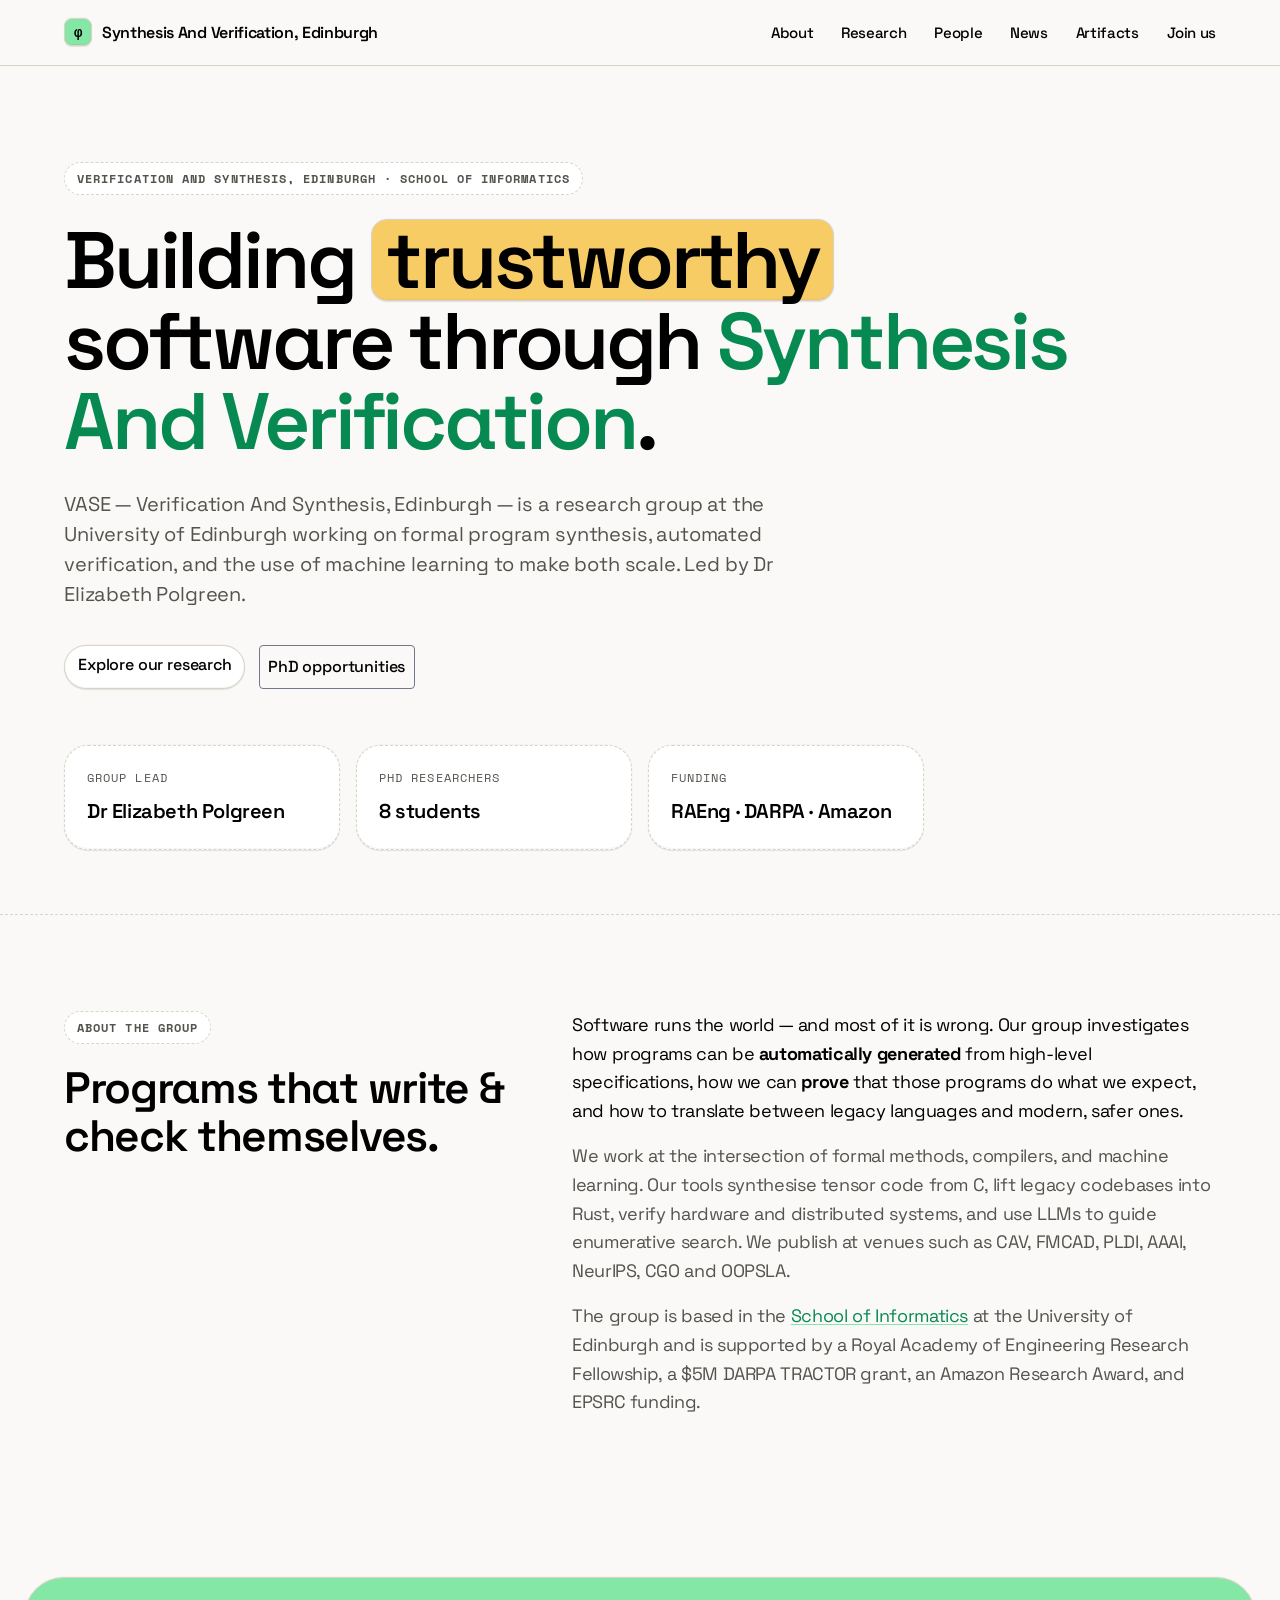
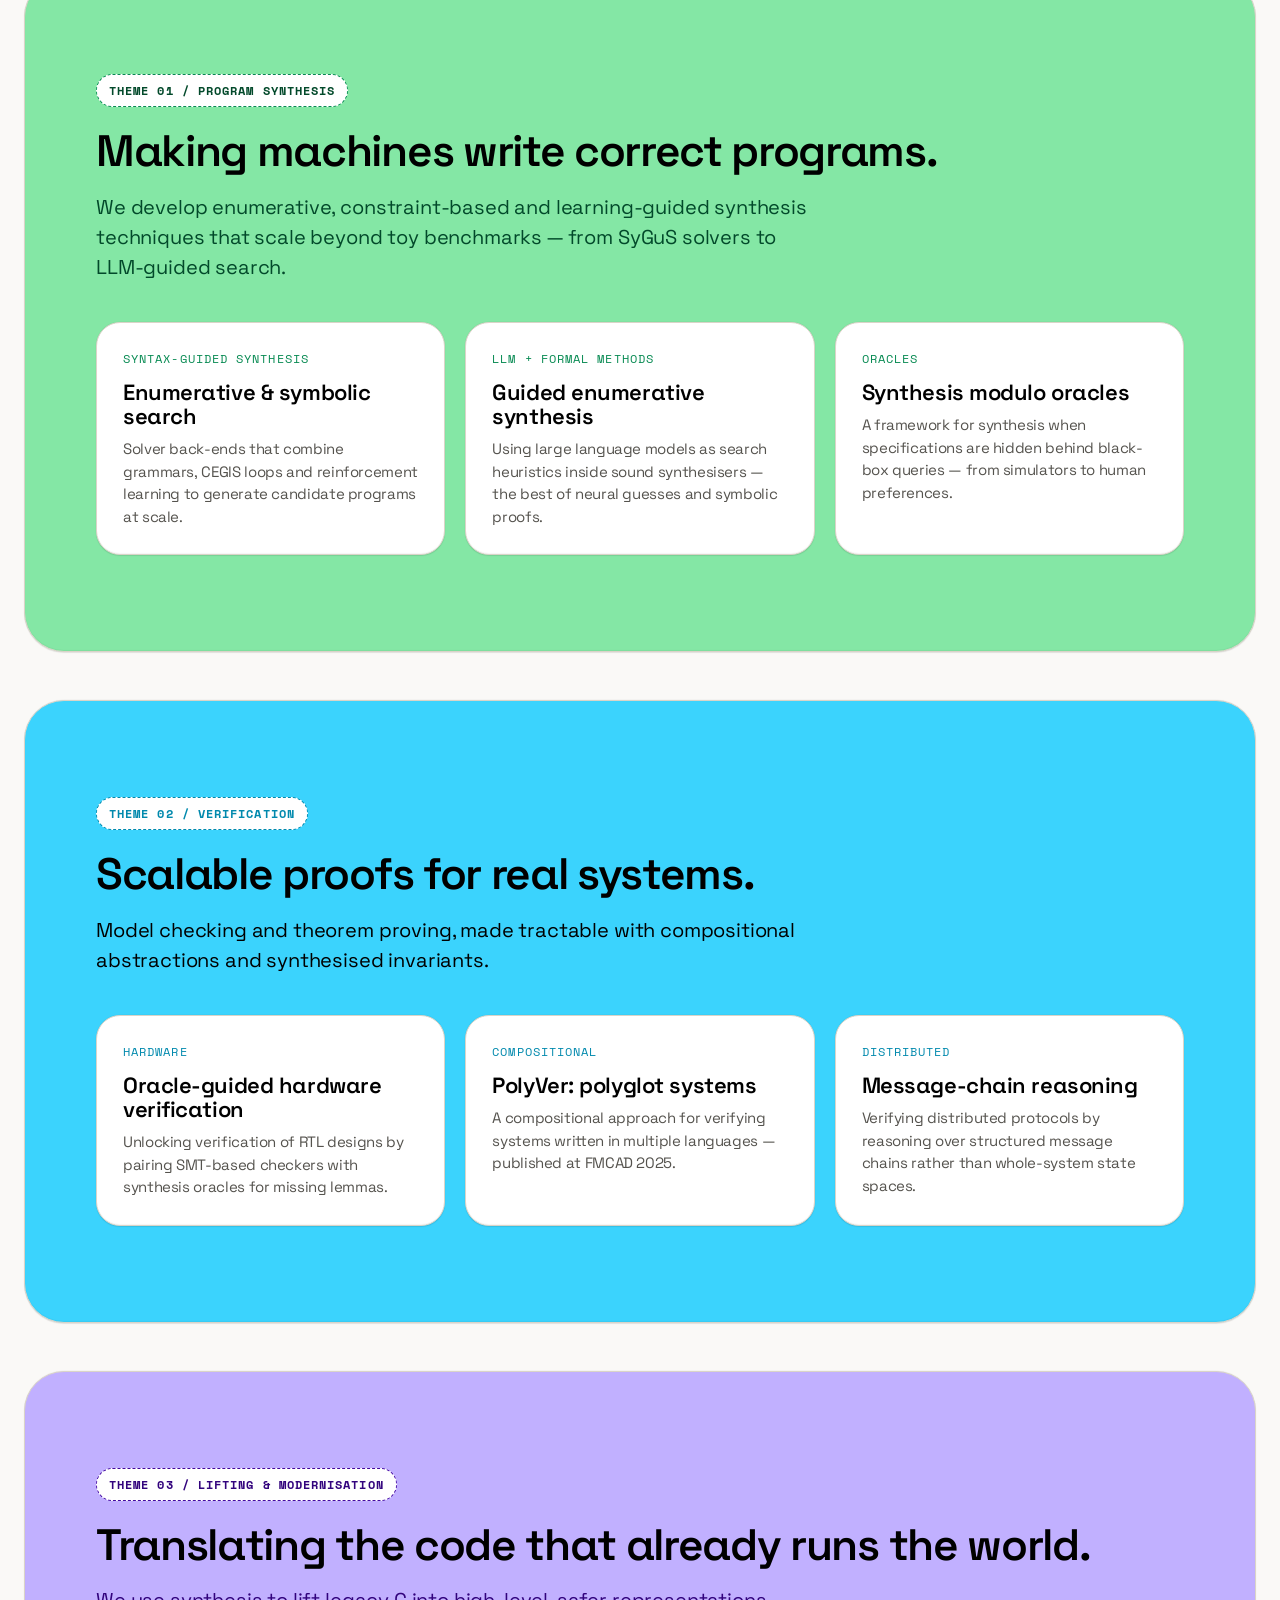
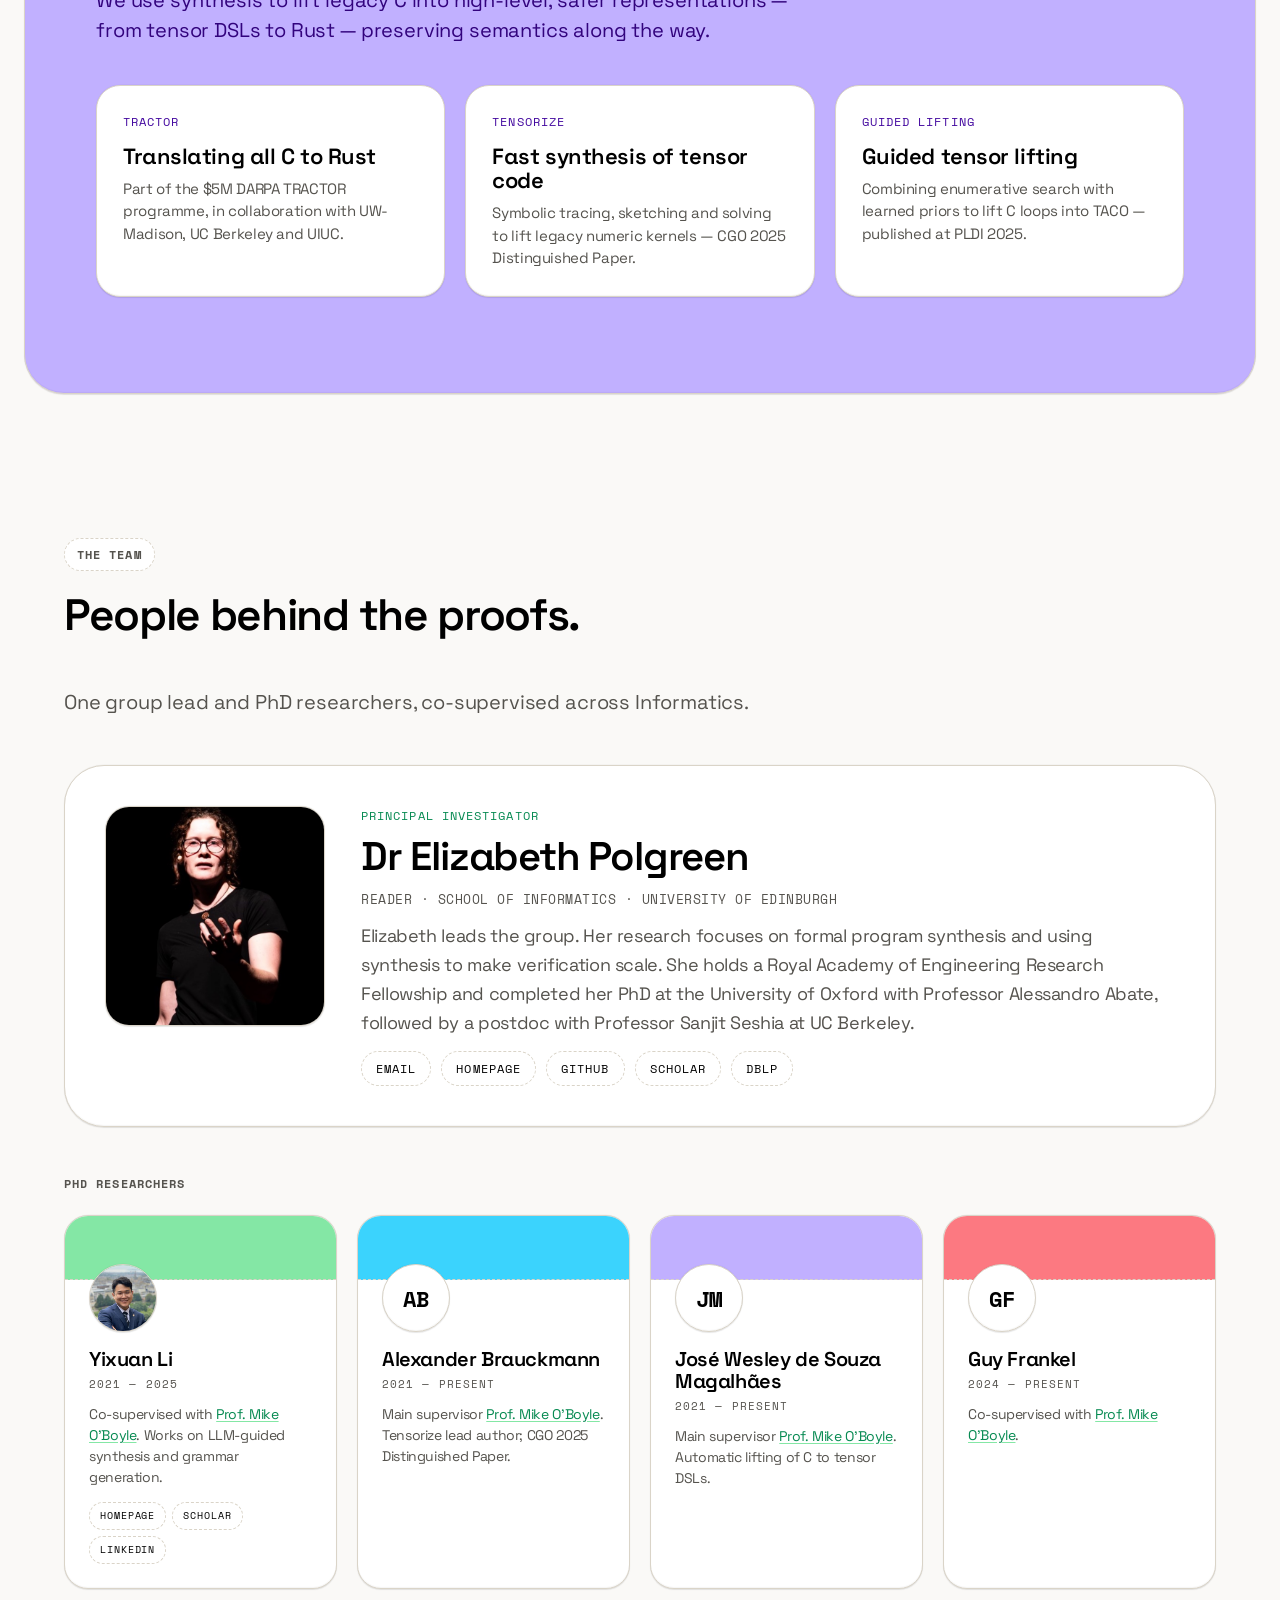
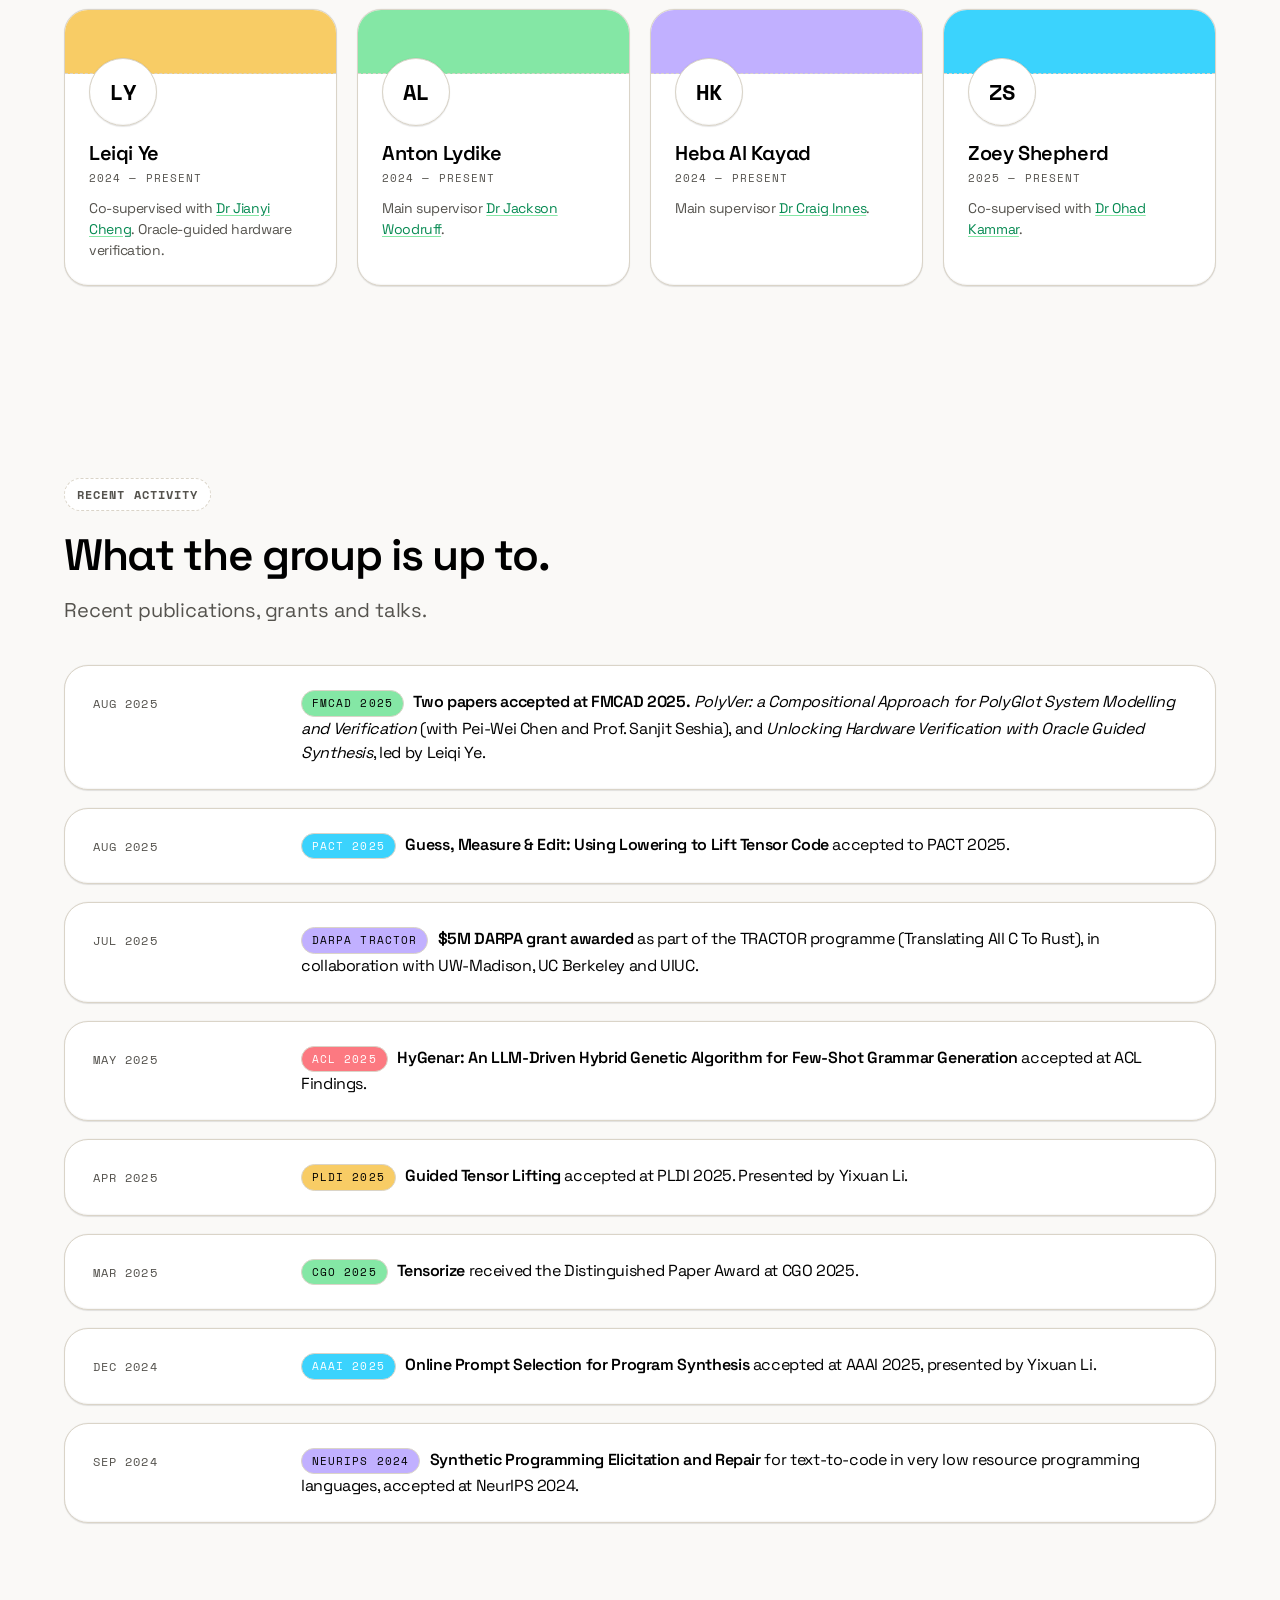
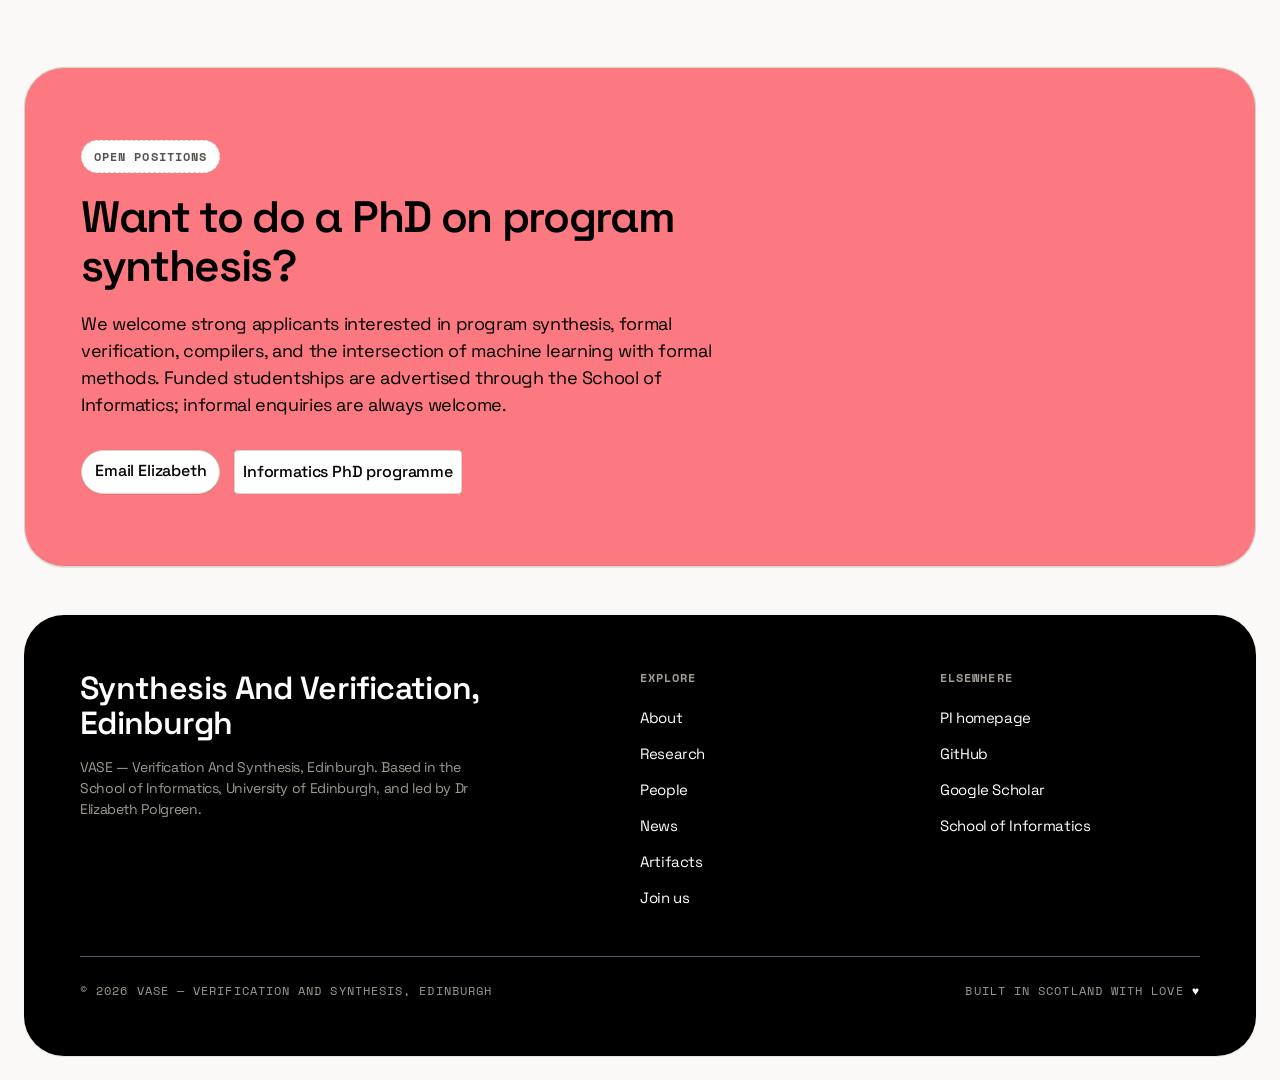
==== index.html @ 6efc6a0a "Initial commit: VASE group site Static site for Synthesis And Verification, Edinburgh. Plain HTML/CS" ====
<!doctype html>
<html lang="en">
  <head>
    <meta charset="utf-8" />
    <meta name="viewport" content="width=device-width, initial-scale=1" />
    <title>VASE — Verification And Synthesis, Edinburgh</title>
    <meta
      name="description"
      content="VASE — Verification And Synthesis, Edinburgh. A research group at the University of Edinburgh led by Dr Elizabeth Polgreen, working on formal program synthesis and automated verification."
    />
    <link rel="preconnect" href="https://fonts.googleapis.com" />
    <link rel="preconnect" href="https://fonts.gstatic.com" crossorigin />
    <link
      href="https://fonts.googleapis.com/css2?family=Space+Grotesk:wght@400;500;600;700&family=Space+Mono:wght@400;700&display=swap"
      rel="stylesheet"
    />
    <link rel="stylesheet" href="styles.css" />
  </head>
  <body>
    <!--
      ============================================================
      This file is a STRUCTURAL SHELL ONLY.
      Editable content lives in the data files:
        config.js    — site meta, about, research, join, footer
        people.js    — PI and PhD students
        news.js      — news feed
        artifacts.js — papers, code, slides, videos
      Edit those, not this file, when updating content.
      ============================================================
    -->

    <!-- NAV -->
    <nav class="nav">
      <div class="nav__inner">
        <a href="#top" class="nav__brand">
          <span class="nav__mark">φ</span>
          <span id="brand-name">Synthesis And Verification, Edinburgh</span>
        </a>
        <ul class="nav__links">
          <li><a href="#about">About</a></li>
          <li><a href="#research">Research</a></li>
          <li><a href="#people">People</a></li>
          <li><a href="#news">News</a></li>
          <li><a href="artifacts.html">Artifacts</a></li>
          <li><a href="#join">Join us</a></li>
        </ul>
      </div>
    </nav>

    <!-- HERO -->
    <header class="hero" id="top">
      <div class="container">
        <span class="eyebrow hero__eyebrow" id="hero-eyebrow"></span>
        <h1 class="display-hero" id="hero-headline"></h1>
        <p class="lede hero__sub" id="hero-subhead"></p>
        <div class="hero__ctas">
          <a class="btn" href="#research"><span class="btn__label" data-label="Explore our research">Explore our research</span></a>
          <a class="btn btn--ghost" href="#join"><span class="btn__label" data-label="PhD opportunities">PhD opportunities</span></a>
        </div>
        <div class="hero__meta" id="hero-stats"></div>
      </div>
    </header>

    <!-- ABOUT -->
    <section class="about" id="about">
      <div class="container">
        <div class="about__grid">
          <div>
            <span class="eyebrow">About the group</span>
            <h2
              class="section-heading"
              id="about-heading"
              style="margin-top: 20px;"
            ></h2>
          </div>
          <div id="about-body"></div>
        </div>
      </div>
    </section>

    <!-- RESEARCH -->
    <section class="research" id="research">
      <div id="research-mount"></div>
    </section>

    <!-- PEOPLE -->
    <section class="people" id="people">
      <div class="container">
        <div class="people__header">
          <div>
            <span class="eyebrow">The team</span>
            <h2 class="section-heading" style="margin-top: 20px;">
              People behind the proofs.
            </h2>
          </div>
          <p class="lede" style="margin: 0;">
            One group lead and PhD researchers, co-supervised across Informatics.
          </p>
        </div>

        <!-- lead card -->
        <article class="lead-card">
          <img id="lead-photo" class="lead-card__photo" alt="" />
          <div>
            <div class="lead-card__role" id="lead-role"></div>
            <h3 id="lead-name"></h3>
            <p
              class="mono"
              id="lead-title"
              style="font-size: 13px; letter-spacing: 0.5px; text-transform: uppercase;"
            ></p>
            <p id="lead-bio"></p>
            <div class="lead-card__links" id="lead-links"></div>
          </div>
        </article>

        <h3
          id="students"
          class="feature-title"
          style="margin: 32px 0 20px; scroll-margin-top: 100px;"
        >
          <span
            class="mono"
            style="color: var(--warm-charcoal); font-size: 12px; text-transform: uppercase; letter-spacing: 1.08px;"
            >PhD researchers</span
          >
        </h3>
        <div class="students-grid" id="students-mount"></div>
      </div>
    </section>

    <!-- NEWS -->
    <section id="news">
      <div class="container">
        <span class="eyebrow">Recent activity</span>
        <h2 class="section-heading" style="margin-top: 20px;">
          What the group is up to.
        </h2>
        <p class="lede" style="margin-bottom: 40px;">
          Recent publications, grants and talks.
        </p>
        <div class="news-list" id="news-mount"></div>
      </div>
    </section>

    <!-- JOIN -->
    <section class="join" id="join">
      <span class="eyebrow">Open positions</span>
      <h2
        class="section-heading"
        id="join-heading"
        style="margin-top: 20px;"
      ></h2>
      <p id="join-body"></p>
      <div class="hero__ctas" id="join-ctas"></div>
    </section>

    <!-- FOOTER -->
    <footer class="footer">
      <div class="footer__inner">
        <div>
          <div class="footer__lockup" id="footer-lockup"></div>
          <p class="footer__note" id="footer-blurb"></p>
        </div>
        <div id="footer-columns" style="display: contents;"></div>
      </div>
      <div class="footer__bottom">
        <span id="footer-copyright"></span>
        <span id="footer-tagline"></span>
      </div>
    </footer>

    <!-- data & rendering -->
    <script src="config.js"></script>
    <script src="people.js"></script>
    <script src="news.js"></script>
    <script src="artifacts.js"></script>
    <script src="render.js"></script>
  </body>
</html>
---- styles.css ----
/* =========================================================
   VASE — Verification And Synthesis, Edinburgh
   Site design system
   ========================================================= */

:root {
  /* Primary */
  --black: #000000;
  --white: #ffffff;
  --cream: #faf9f7;

  /* Swatches */
  --matcha-300: #84e7a5;
  --matcha-600: #078a52;
  --matcha-800: #02492a;
  --slushie-500: #3bd3fd;
  --slushie-800: #0089ad;
  --lemon-400: #f8cc65;
  --lemon-500: #fbbd41;
  --lemon-700: #d08a11;
  --ube-300: #c1b0ff;
  --ube-800: #43089f;
  --ube-900: #32037d;
  --pom-400: #fc7981;
  --blueberry-800: #01418d;

  /* Neutrals */
  --warm-silver: #9f9b93;
  --warm-charcoal: #55534e;
  --dark-charcoal: #333333;

  /* Borders */
  --oat: #dad4c8;
  --oat-light: #eee9df;
  --cool-border: #e6e8ec;

  /* Shadow */
  --card-shadow:
    rgba(0, 0, 0, 0.1) 0px 1px 1px,
    rgba(0, 0, 0, 0.04) 0px -1px 1px inset,
    rgba(0, 0, 0, 0.05) 0px -0.5px 1px;
  --hard-offset: -6px 6px 0 var(--oat);
  --hard-offset-ube: -6px 6px 0 var(--ube-300);
  --hard-offset-pom: -6px 6px 0 var(--pom-400);

  /* OpenType stylistic sets */
  --ot-all: "ss01", "ss03", "ss10", "ss11", "ss12";
  --ot-body: "ss03", "ss10", "ss11", "ss12";
}

/* ------------------ Reset ------------------ */
*,
*::before,
*::after {
  box-sizing: border-box;
  margin: 0;
  padding: 0;
}

html {
  scroll-behavior: smooth;
}

body {
  background: var(--cream);
  color: var(--black);
  font-family: "Space Grotesk", Arial, sans-serif;
  font-size: 18px;
  line-height: 1.6;
  letter-spacing: -0.36px;
  font-feature-settings: var(--ot-body);
  -webkit-font-smoothing: antialiased;
}

img {
  max-width: 100%;
  display: block;
}

a {
  color: var(--black);
  text-decoration: none;
}

ul {
  list-style: none;
}

/* ------------------ Layout ------------------ */
.container {
  max-width: 1200px;
  margin: 0 auto;
  padding: 0 24px;
}

section {
  padding: 96px 0;
  scroll-margin-top: 80px;
}

/* ------------------ Typography ------------------ */
h1,
h2,
h3,
h4 {
  font-family: "Space Grotesk", Arial, sans-serif;
  font-weight: 600;
  font-feature-settings: var(--ot-all);
  line-height: 1.1;
}

.display-hero {
  font-size: clamp(44px, 8vw, 80px);
  line-height: 1;
  letter-spacing: -3.2px;
  font-weight: 600;
}

.display-secondary {
  font-size: clamp(36px, 6vw, 60px);
  line-height: 1;
  letter-spacing: -2.4px;
}

.section-heading {
  font-size: clamp(32px, 4.5vw, 44px);
  letter-spacing: -1.32px;
  margin-bottom: 16px;
}

.card-heading {
  font-size: 32px;
  letter-spacing: -0.64px;
}

.feature-title {
  font-size: 20px;
  letter-spacing: -0.4px;
  line-height: 1.4;
}

.eyebrow {
  font-family: "Space Mono", ui-monospace, monospace;
  font-size: 12px;
  font-weight: 600;
  text-transform: uppercase;
  letter-spacing: 1.08px;
  color: var(--warm-charcoal);
  display: inline-block;
  padding: 6px 12px;
  border: 1px dashed var(--oat);
  border-radius: 1584px;
  background: var(--white);
  transition: transform 180ms ease, box-shadow 180ms ease,
    background-color 180ms ease, border-style 180ms ease;
}

.eyebrow:hover {
  background: var(--white);
  border-style: dashed;
  transform: none;
}

/* Hero eyebrow is static — no hover animation */
.hero__eyebrow,
.hero__eyebrow:hover {
  background: var(--white);
  border-style: dashed;
  transform: none;
}

.lede {
  font-size: 20px;
  line-height: 1.5;
  letter-spacing: -0.16px;
  color: var(--warm-charcoal);
  font-weight: 400;
  max-width: 720px;
}

code,
.mono {
  font-family: "Space Mono", ui-monospace, monospace;
}

/* ------------------ Nav ------------------ */
.nav {
  position: sticky;
  top: 0;
  z-index: 100;
  background: rgba(250, 249, 247, 0.92);
  backdrop-filter: saturate(140%) blur(8px);
  border-bottom: 1px solid var(--oat);
}

.nav__inner {
  display: flex;
  align-items: center;
  justify-content: space-between;
  padding: 18px 24px;
  max-width: 1200px;
  margin: 0 auto;
}

.nav__brand {
  display: flex;
  align-items: center;
  gap: 10px;
  font-weight: 600;
  font-size: 16px;
  letter-spacing: -0.32px;
}

.nav__mark {
  width: 28px;
  height: 28px;
  border-radius: 8px;
  background: var(--matcha-300);
  border: 1px solid var(--oat);
  box-shadow: var(--card-shadow);
  display: grid;
  place-items: center;
  font-family: "Space Mono", monospace;
  font-size: 14px;
  font-weight: 600;
}

.nav__links {
  display: flex;
  gap: 28px;
  align-items: center;
}

.nav__links a {
  font-size: 15px;
  font-weight: 500;
  line-height: 1.6;
  color: var(--black);
}

.nav__links a:hover {
  color: var(--matcha-600);
}

/* ------------------ Buttons ------------------ */
.btn {
  position: relative;
  display: inline-block;
  font-size: 16px;
  font-weight: 500;
  letter-spacing: -0.16px;
  padding: 6.4px 12.8px;
  border-radius: 1584px;
  border: 1px solid var(--oat);
  background: var(--white);
  color: var(--black);
  cursor: pointer;
  overflow: hidden;
  transition:
    transform 260ms cubic-bezier(0.2, 0.8, 0.2, 1),
    box-shadow 260ms cubic-bezier(0.2, 0.8, 0.2, 1),
    background-color 260ms ease,
    color 260ms ease,
    border-color 260ms ease;
  box-shadow: var(--card-shadow);
  transform-origin: center center;
}

/* Dual-label shift-reveal: the label slides up on hover and a duplicate
   (rendered via ::after from data-label) rises into place. This is the
   Clay signature — translateY(-80%) applies to the LABEL, not the button. */
.btn__label {
  display: block;
  position: relative;
  transition: transform 320ms cubic-bezier(0.2, 0.8, 0.2, 1);
  will-change: transform;
}

.btn__label::after {
  content: attr(data-label);
  position: absolute;
  left: 0;
  right: 0;
  top: 125%;
  text-align: center;
  white-space: nowrap;
}

.btn:hover .btn__label {
  transform: translateY(-125%);
}

.btn:hover {
  background: var(--ube-800);
  color: var(--white);
  border-color: var(--ube-800);
  transform: rotateZ(-4deg) translateY(-2px);
  box-shadow: var(--card-shadow);
}

.btn--solid {
  background: var(--white);
  border: 1px solid var(--oat);
  color: var(--black);
}

.btn--ghost {
  background: transparent;
  border: 1px solid #717989;
  border-radius: 4px;
  padding: 8px;
  box-shadow: none;
}

.btn--ghost:hover {
  background: var(--pom-400);
  color: var(--white);
  border-color: var(--pom-400);
  transform: rotateZ(-4deg) translateY(-2px);
  box-shadow: var(--card-shadow);
}

/* Join section: primary CTA turns green, ghost CTA turns purple */
#join-ctas .btn:hover {
  background: var(--matcha-600);
  color: var(--white);
  border-color: var(--matcha-600);
}

#join-ctas .btn--ghost {
  background: var(--white);
  border-color: var(--oat);
}

#join-ctas .btn--ghost:hover {
  background: var(--ube-800);
  color: var(--white);
  border-color: var(--ube-800);
}

.btn:focus-visible {
  outline: 2px solid rgb(20, 110, 245);
  outline-offset: 3px;
}

/* ------------------ Hero ------------------ */
.hero {
  padding: 96px 0 64px;
}

.hero__eyebrow {
  margin-bottom: 24px;
}

.hero h1 {
  margin-bottom: 28px;
  max-width: 1100px;
}

.hero__accent {
  display: inline-block;
  background: var(--lemon-400);
  padding: 0 14px;
  border-radius: 16px;
  border: 1px solid var(--oat);
  box-shadow: var(--card-shadow);
}

.hero__sub {
  max-width: 760px;
  margin-bottom: 36px;
}

.hero__ctas {
  display: flex;
  gap: 14px;
  flex-wrap: wrap;
}

.hero__meta {
  margin-top: 56px;
  display: grid;
  grid-template-columns: repeat(3, 1fr);
  gap: 16px;
  max-width: 860px;
}

.meta-card {
  background: var(--white);
  border: 1px dashed var(--oat);
  border-radius: 24px;
  padding: 22px;
  box-shadow: var(--card-shadow);
  display: block;
  color: var(--black);
  transition: transform 180ms ease, box-shadow 180ms ease,
    border-style 180ms ease, background-color 180ms ease;
}

.meta-card:hover {
  background: var(--lemon-400);
  border-style: solid;
  border-color: var(--lemon-700);
  transform: translateY(-4px);
  box-shadow: var(--card-shadow);
}

.meta-card__label {
  font-family: "Space Mono", monospace;
  font-size: 12px;
  text-transform: uppercase;
  letter-spacing: 1.08px;
  color: var(--warm-charcoal);
  margin-bottom: 8px;
}

.meta-card__value {
  font-size: 20px;
  font-weight: 600;
  letter-spacing: -0.4px;
}

/* ------------------ About ------------------ */
.about {
  border-top: 1px dashed var(--oat);
}

.about__grid {
  display: grid;
  grid-template-columns: 1fr 1.4fr;
  gap: 48px;
  align-items: start;
}

.about p {
  margin-bottom: 16px;
}

.about p + p {
  color: var(--warm-charcoal);
}

/* ------------------ Research sections (colored) ------------------ */
.research {
  padding: 0;
}

.colorblock {
  padding: 96px 0;
  border-radius: 40px;
  margin: 48px 24px;
  border: 1px solid var(--oat);
  box-shadow: var(--card-shadow);
}

.colorblock .container {
  padding: 0 56px;
}

.colorblock--matcha {
  background: var(--matcha-300);
  color: var(--black);
}

.colorblock--matcha .eyebrow {
  background: var(--white);
  color: var(--matcha-800);
  border-color: var(--matcha-600);
}

.colorblock--matcha .lede {
  color: var(--matcha-800);
}

.colorblock--slushie {
  background: var(--slushie-500);
  color: var(--black);
}

.colorblock--slushie .eyebrow {
  background: var(--white);
  color: var(--slushie-800);
  border-color: var(--slushie-800);
}

.colorblock--slushie .lede {
  color: var(--slushie-800);
}

.colorblock--ube {
  background: var(--ube-300);
  color: var(--black);
}

.colorblock--ube .eyebrow {
  background: var(--white);
  color: var(--ube-900);
  border-color: var(--ube-800);
}

.colorblock--ube .lede {
  color: var(--ube-900);
}

.topic-grid {
  display: grid;
  grid-template-columns: repeat(3, 1fr);
  gap: 20px;
  margin-top: 40px;
}

.topic-card {
  background: var(--white);
  color: var(--black);
  border: 1px solid var(--oat);
  border-radius: 24px;
  padding: 26px;
  box-shadow: var(--card-shadow);
  transition: transform 220ms ease, background-color 220ms ease;
}

.topic-card:hover {
  transform: translateY(-4px);
  box-shadow: var(--card-shadow);
}

.topic-card__tag {
  font-family: "Space Mono", monospace;
  font-size: 12px;
  text-transform: uppercase;
  letter-spacing: 1.08px;
  color: var(--matcha-600);
  margin-bottom: 12px;
}

.topic-card h3 {
  font-size: 22px;
  letter-spacing: -0.44px;
  margin-bottom: 10px;
}

.topic-card p {
  font-size: 15px;
  line-height: 1.5;
  color: var(--warm-charcoal);
}

/* ------------------ People ------------------ */
.people__header {
  display: flex;
  justify-content: space-between;
  align-items: flex-end;
  gap: 32px;
  flex-wrap: wrap;
  margin-bottom: 48px;
}

.lead-card {
  display: grid;
  grid-template-columns: 220px 1fr;
  gap: 36px;
  background: var(--white);
  border: 1px solid var(--oat);
  border-radius: 40px;
  padding: 40px;
  box-shadow: var(--card-shadow);
  margin-bottom: 40px;
  transition: transform 240ms ease, background-color 240ms ease;
}

.lead-card:hover {
  transform: translateY(-4px);
  box-shadow: var(--card-shadow);
}

.lead-card__photo {
  width: 220px;
  height: 220px;
  border-radius: 24px;
  object-fit: cover;
  border: 1px solid var(--oat);
  box-shadow: var(--card-shadow);
}

.lead-card__role {
  font-family: "Space Mono", monospace;
  font-size: 12px;
  text-transform: uppercase;
  letter-spacing: 1.08px;
  color: var(--matcha-600);
  margin-bottom: 10px;
}

.lead-card h3 {
  font-size: 40px;
  letter-spacing: -1.2px;
  margin-bottom: 10px;
}

.lead-card p {
  color: var(--warm-charcoal);
  margin-bottom: 12px;
}

.lead-card__links {
  display: flex;
  gap: 10px;
  flex-wrap: wrap;
  margin-top: 14px;
}

.pill-link {
  display: inline-block;
  padding: 7px 14px;
  border-radius: 1584px;
  border: 1px dashed var(--oat);
  font-family: "Space Mono", monospace;
  font-size: 12px;
  text-transform: uppercase;
  letter-spacing: 1.08px;
  background: var(--white);
  color: var(--black);
  transition: transform 180ms ease, box-shadow 180ms ease,
    background-color 180ms ease, color 180ms ease;
}

.pill-link:hover {
  background: var(--slushie-500);
  border-style: solid;
  transform: translateY(-2px);
}

.lead-card__links .pill-link {
  background: var(--white);
  border-color: var(--oat);
}

.lead-card__links .pill-link:hover {
  background: var(--lemon-400);
  border-color: var(--lemon-700);
}

.students-grid {
  display: grid;
  grid-template-columns: repeat(4, 1fr);
  gap: 20px;
}

.student-card {
  background: var(--white);
  border: 1px solid var(--oat);
  border-radius: 24px;
  padding: 24px;
  box-shadow: var(--card-shadow);
  position: relative;
  overflow: hidden;
  transition: transform 240ms ease, background-color 240ms ease;
}

.student-card:hover {
  transform: translateY(-4px);
  box-shadow: var(--card-shadow);
}

.student-card::before {
  content: "";
  position: absolute;
  inset: 0 0 auto 0;
  height: 64px;
  background: var(--lemon-400);
  border-bottom: 1px dashed var(--oat);
}

.student-card--matcha::before { background: var(--matcha-300); }
.student-card--slushie::before { background: var(--slushie-500); }
.student-card--ube::before { background: var(--ube-300); }
.student-card--pom::before { background: var(--pom-400); }
.student-card--lemon::before { background: var(--lemon-400); }

.student-card__avatar {
  position: relative;
  width: 68px;
  height: 68px;
  border-radius: 50%;
  background: var(--white);
  border: 1px solid var(--oat);
  display: grid;
  place-items: center;
  font-family: "Space Mono", monospace;
  font-weight: 600;
  font-size: 22px;
  margin-top: 24px;
  margin-bottom: 16px;
  box-shadow: var(--card-shadow);
}

.student-card h4 {
  position: relative;
  font-size: 20px;
  letter-spacing: -0.4px;
  margin-bottom: 6px;
}

.student-card__meta {
  position: relative;
  font-family: "Space Mono", monospace;
  font-size: 11px;
  text-transform: uppercase;
  letter-spacing: 1.08px;
  color: var(--warm-charcoal);
  margin-bottom: 10px;
}

.student-card__sup {
  position: relative;
  font-size: 14px;
  line-height: 1.5;
  color: var(--warm-charcoal);
}

.student-card__sup a,
.lead-card p a,
.about p a,
.artifact-card__desc a {
  color: var(--matcha-600);
  text-decoration: underline;
  text-decoration-color: var(--matcha-300);
  text-underline-offset: 2px;
}

.student-card__sup a:hover,
.lead-card p a:hover,
.about p a:hover,
.artifact-card__desc a:hover {
  color: var(--ube-800);
  text-decoration-color: var(--ube-300);
}

.student-card__avatar--photo {
  padding: 0;
  object-fit: cover;
  display: block;
}

.student-card__links {
  position: relative;
  display: flex;
  flex-wrap: wrap;
  gap: 6px;
  margin-top: 14px;
}

.student-card__links .pill-link {
  padding: 5px 10px;
  font-size: 10px;
  letter-spacing: 0.9px;
}

/* ------------------ Artifacts ------------------ */
.artifact-grid {
  display: grid;
  grid-template-columns: repeat(3, 1fr);
  gap: 24px;
  margin-top: 16px;
}

.artifact-card {
  position: relative;
  background: var(--white);
  border: 1px solid var(--oat);
  border-radius: 24px;
  padding: 28px 26px 24px 34px;
  box-shadow: var(--card-shadow);
  overflow: hidden;
  display: flex;
  flex-direction: column;
  gap: 10px;
  transition: transform 220ms ease, background-color 220ms ease;
}

.artifact-card:hover {
  transform: translateY(-4px);
  box-shadow: var(--card-shadow);
}

.artifact-card::before {
  content: "";
  position: absolute;
  top: 0;
  bottom: 0;
  left: 0;
  width: 8px;
  background: var(--matcha-300);
}

.artifact-card--matcha::before { background: var(--matcha-300); }
.artifact-card--slushie::before { background: var(--slushie-500); }
.artifact-card--ube::before { background: var(--ube-300); }
.artifact-card--pom::before { background: var(--pom-400); }
.artifact-card--lemon::before { background: var(--lemon-400); }

.artifact-card__kind {
  font-family: "Space Mono", monospace;
  font-size: 11px;
  text-transform: uppercase;
  letter-spacing: 1.08px;
  color: var(--warm-charcoal);
  display: inline-block;
  padding: 4px 10px;
  border-radius: 1584px;
  border: 1px dashed var(--oat);
  background: var(--cream);
  align-self: flex-start;
  margin-bottom: 4px;
}

.artifact-card__title {
  font-size: 22px;
  font-weight: 600;
  letter-spacing: -0.44px;
  line-height: 1.2;
}

.artifact-card__meta {
  font-family: "Space Mono", monospace;
  font-size: 11px;
  text-transform: uppercase;
  letter-spacing: 1.08px;
  color: var(--warm-charcoal);
}

.artifact-card__authors {
  font-size: 13px;
  color: var(--warm-charcoal);
  font-style: italic;
}

.artifact-card__desc {
  font-size: 15px;
  line-height: 1.5;
  color: var(--warm-charcoal);
  margin-top: 2px;
}

.artifact-card__links {
  display: flex;
  flex-wrap: wrap;
  gap: 6px;
  margin-top: auto;
  padding-top: 12px;
}

.artifact-card__links .pill-link {
  padding: 5px 12px;
  font-size: 11px;
}

@media (max-width: 991px) {
  .artifact-grid { grid-template-columns: repeat(2, 1fr); }
}
@media (max-width: 599px) {
  .artifact-grid { grid-template-columns: 1fr; }
}

/* ------------------ Publications / News ------------------ */
.news-list {
  display: grid;
  gap: 18px;
}

.news-item {
  display: grid;
  grid-template-columns: 180px 1fr;
  gap: 28px;
  padding: 24px 28px;
  background: var(--white);
  border: 1px solid var(--oat);
  border-radius: 24px;
  box-shadow: var(--card-shadow);
  transition: transform 200ms ease, background-color 200ms ease;
}

.news-item:hover {
  transform: translateY(-3px);
  box-shadow: var(--card-shadow);
}

.news-item__date {
  font-family: "Space Mono", monospace;
  font-size: 12px;
  text-transform: uppercase;
  letter-spacing: 1.08px;
  color: var(--warm-charcoal);
  padding-top: 4px;
}

.news-item__body {
  font-size: 16px;
  line-height: 1.5;
}

.news-item__body strong {
  font-weight: 600;
}

.tag {
  display: inline-block;
  font-family: "Space Mono", monospace;
  font-size: 11px;
  text-transform: uppercase;
  letter-spacing: 1.08px;
  padding: 4px 10px;
  border-radius: 1584px;
  border: 1px solid var(--oat);
  margin-right: 6px;
  background: var(--lemon-400);
}

.tag--matcha { background: var(--matcha-300); }
.tag--slushie { background: var(--slushie-500); color: var(--white); }
.tag--ube { background: var(--ube-300); }
.tag--pom { background: var(--pom-400); color: var(--white); }

/* ------------------ Join ------------------ */
.join {
  margin: 48px 24px;
  padding: 72px 56px;
  background: var(--pom-400);
  border-radius: 40px;
  border: 1px solid var(--oat);
  box-shadow: var(--card-shadow);
  color: var(--black);
}

.join h2 {
  max-width: 780px;
}

.join p {
  max-width: 680px;
  margin: 20px 0 32px;
  font-size: 18px;
  line-height: 1.5;
}

/* ------------------ Footer ------------------ */
.footer {
  margin: 48px 24px 24px;
  padding: 56px;
  background: var(--black);
  color: var(--white);
  border-radius: 40px;
  box-shadow: var(--card-shadow);
}

.footer__inner {
  display: grid;
  grid-template-columns: 2fr 1fr 1fr;
  gap: 40px;
}

.footer h4 {
  font-family: "Space Mono", monospace;
  font-size: 12px;
  text-transform: uppercase;
  letter-spacing: 1.08px;
  margin-bottom: 16px;
  color: var(--warm-silver);
  font-weight: 600;
}

.footer-link {
  color: var(--white);
  display: block;
  padding: 6px 0;
  font-size: 15px;
}

.footer-link:hover {
  color: var(--lemon-500);
}

.footer__lockup {
  font-size: 32px;
  letter-spacing: -0.64px;
  font-weight: 600;
  line-height: 1.1;
  margin-bottom: 16px;
}

.footer__note {
  color: var(--warm-silver);
  font-size: 14px;
  line-height: 1.5;
  max-width: 420px;
}

.footer__bottom {
  margin-top: 40px;
  padding-top: 24px;
  border-top: 1px solid #525a69;
  display: flex;
  justify-content: space-between;
  font-family: "Space Mono", monospace;
  font-size: 12px;
  text-transform: uppercase;
  letter-spacing: 1.08px;
  color: var(--warm-silver);
}

/* ------------------ Responsive ------------------ */
@media (max-width: 991px) {
  .hero__meta,
  .topic-grid {
    grid-template-columns: repeat(2, 1fr);
  }
  .students-grid {
    grid-template-columns: repeat(3, 1fr);
  }
  .about__grid {
    grid-template-columns: 1fr;
  }
  .footer__inner {
    grid-template-columns: 1fr 1fr;
  }
}

@media (max-width: 767px) {
  section {
    padding: 64px 0;
  }
  .nav__links {
    display: none;
  }
  .colorblock {
    margin: 32px 16px;
    border-radius: 32px;
  }
  .colorblock .container {
    padding: 0 28px;
  }
  .lead-card {
    grid-template-columns: 1fr;
    padding: 28px;
  }
  .lead-card__photo {
    width: 160px;
    height: 160px;
  }
  .students-grid,
  .topic-grid,
  .hero__meta {
    grid-template-columns: 1fr 1fr;
  }
  .news-item {
    grid-template-columns: 1fr;
    gap: 10px;
  }
  .join,
  .footer {
    margin: 32px 16px;
    padding: 40px 28px;
    border-radius: 32px;
  }
  .footer__inner {
    grid-template-columns: 1fr;
  }
  .footer__bottom {
    flex-direction: column;
    gap: 8px;
  }
}

@media (max-width: 479px) {
  .students-grid,
  .topic-grid,
  .hero__meta {
    grid-template-columns: 1fr;
  }
}
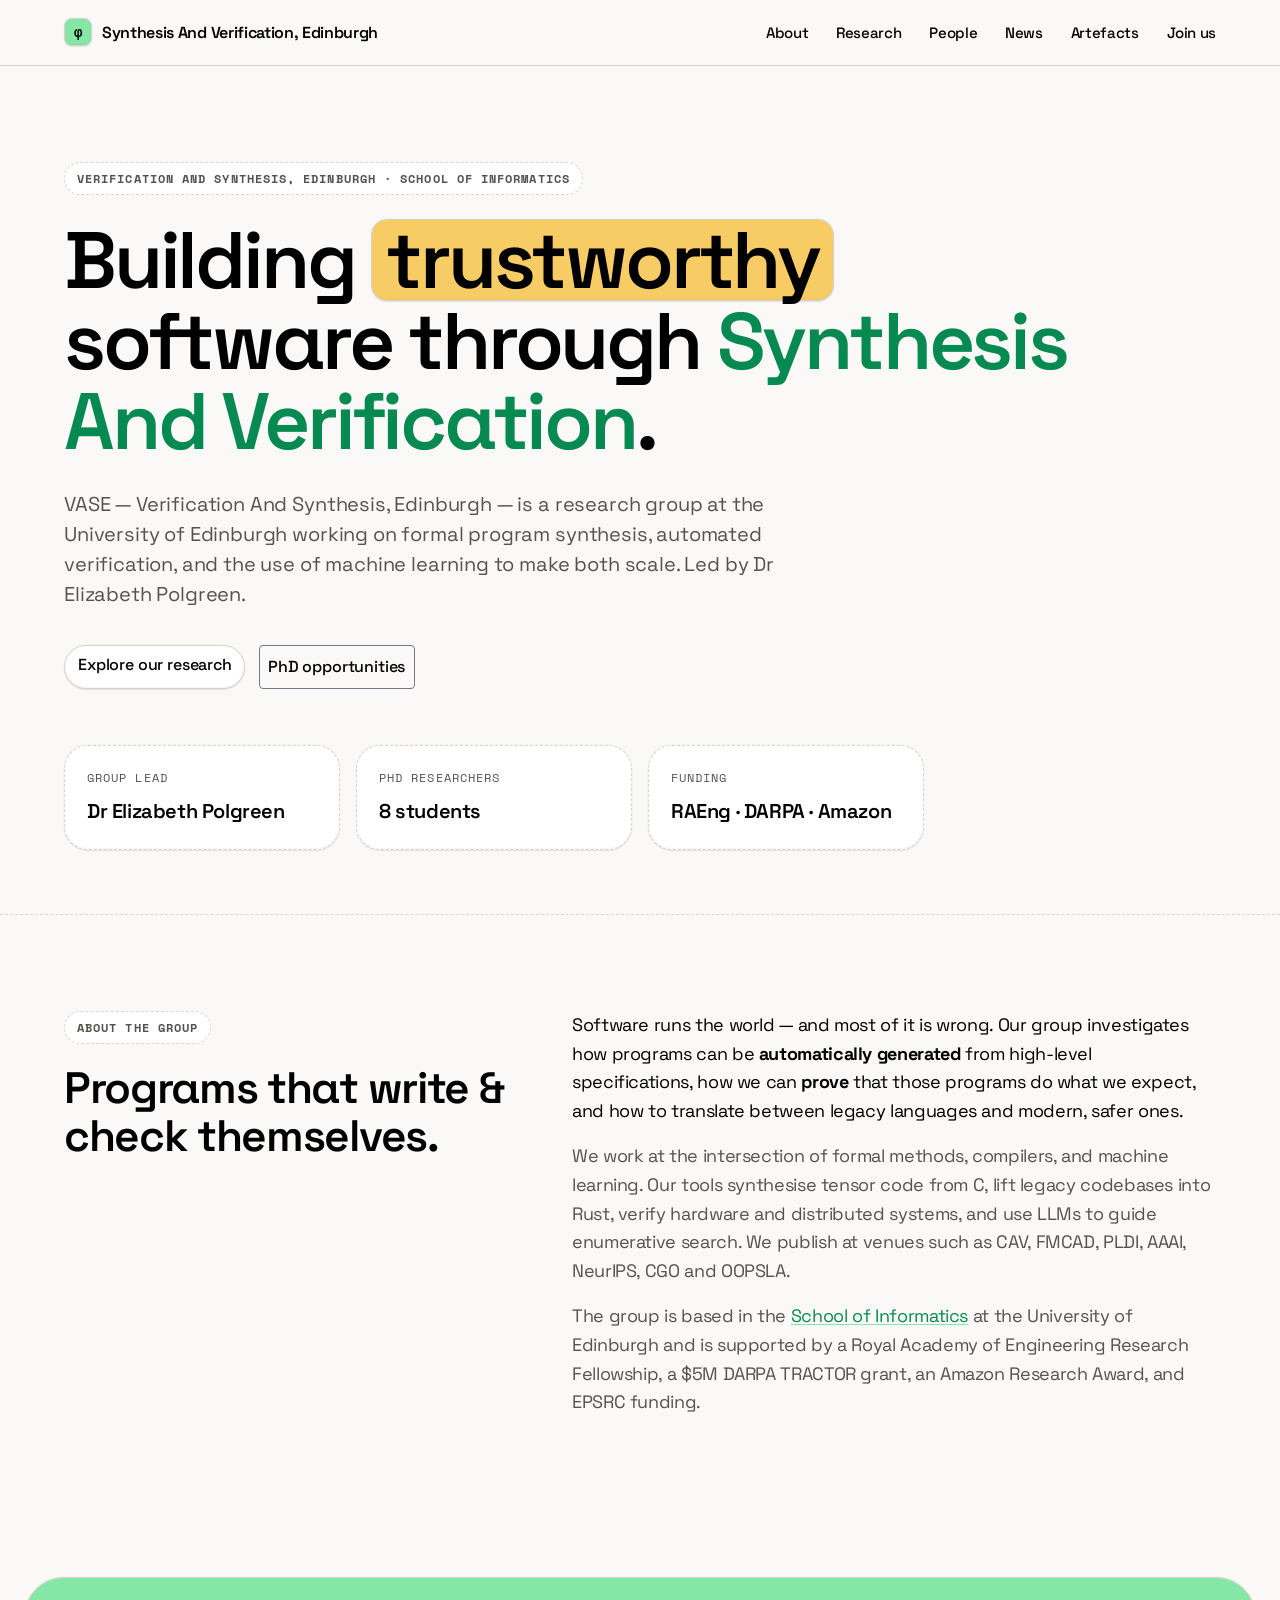
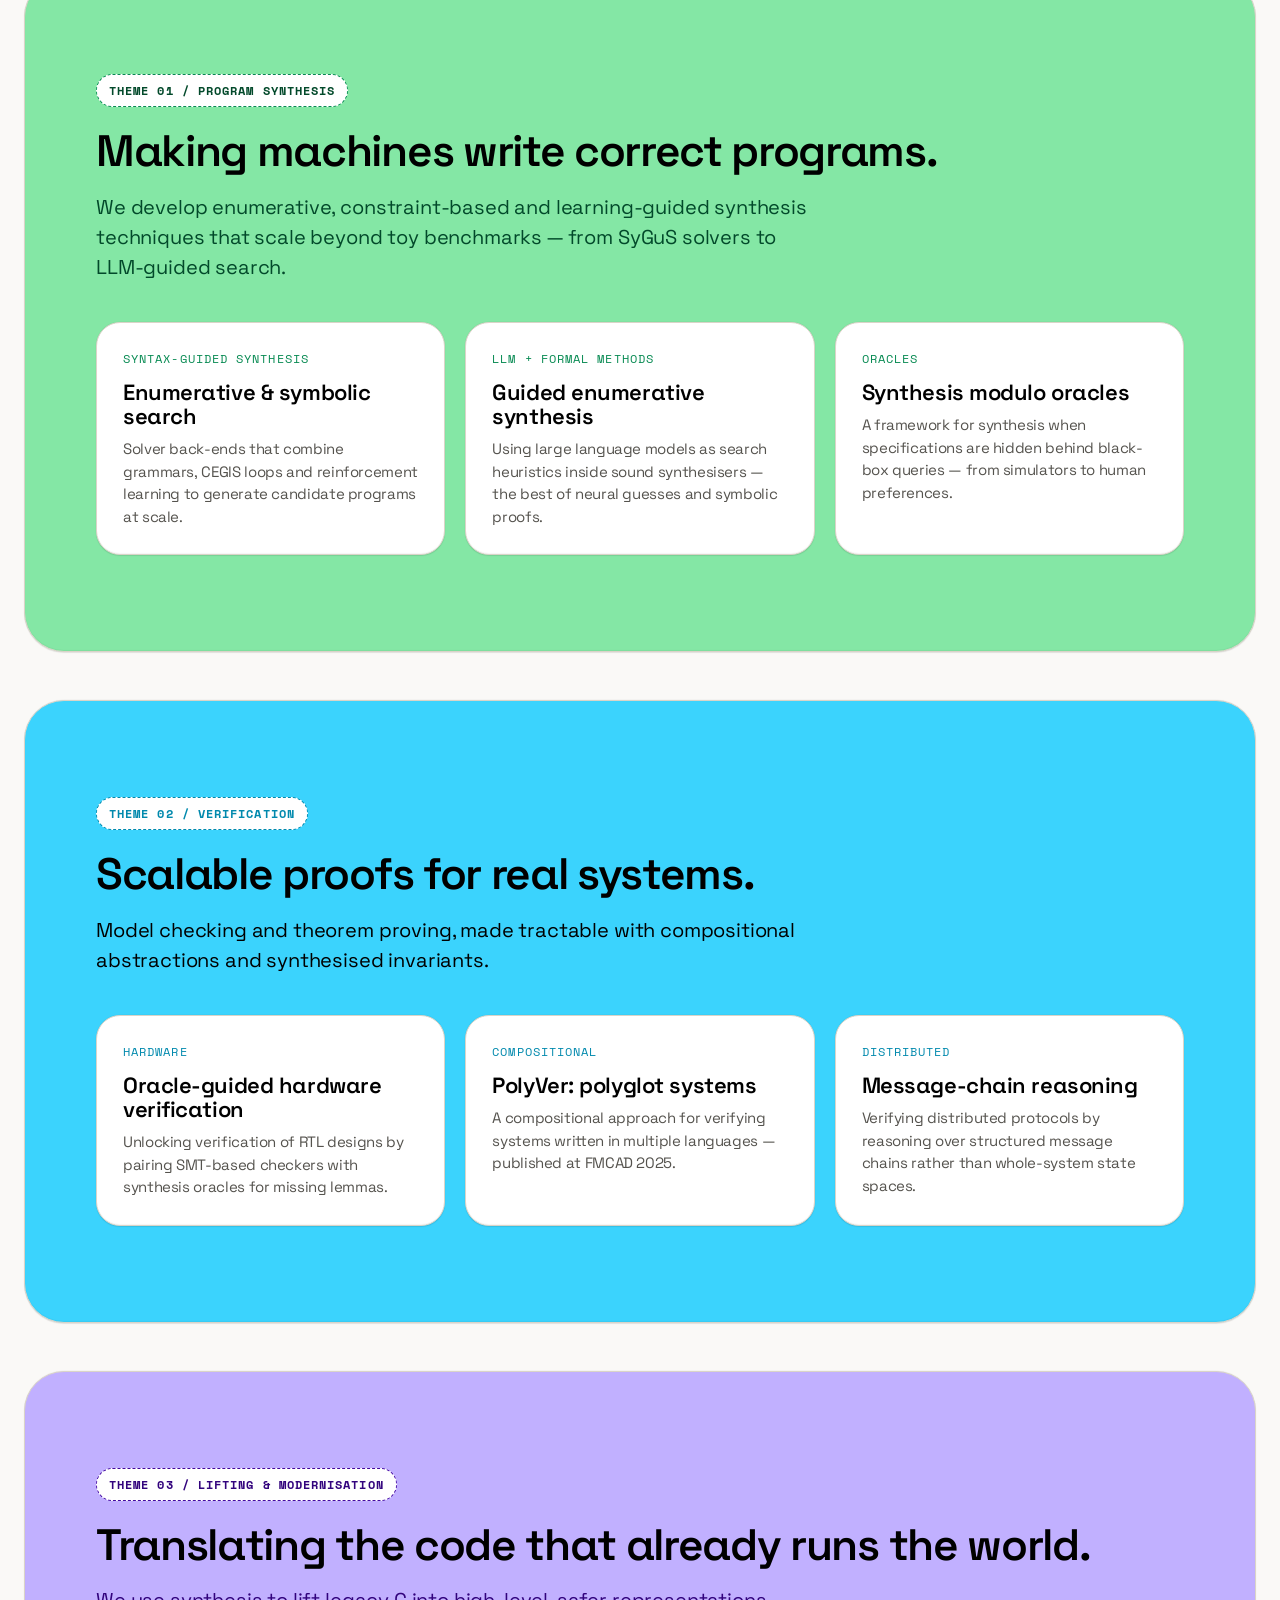
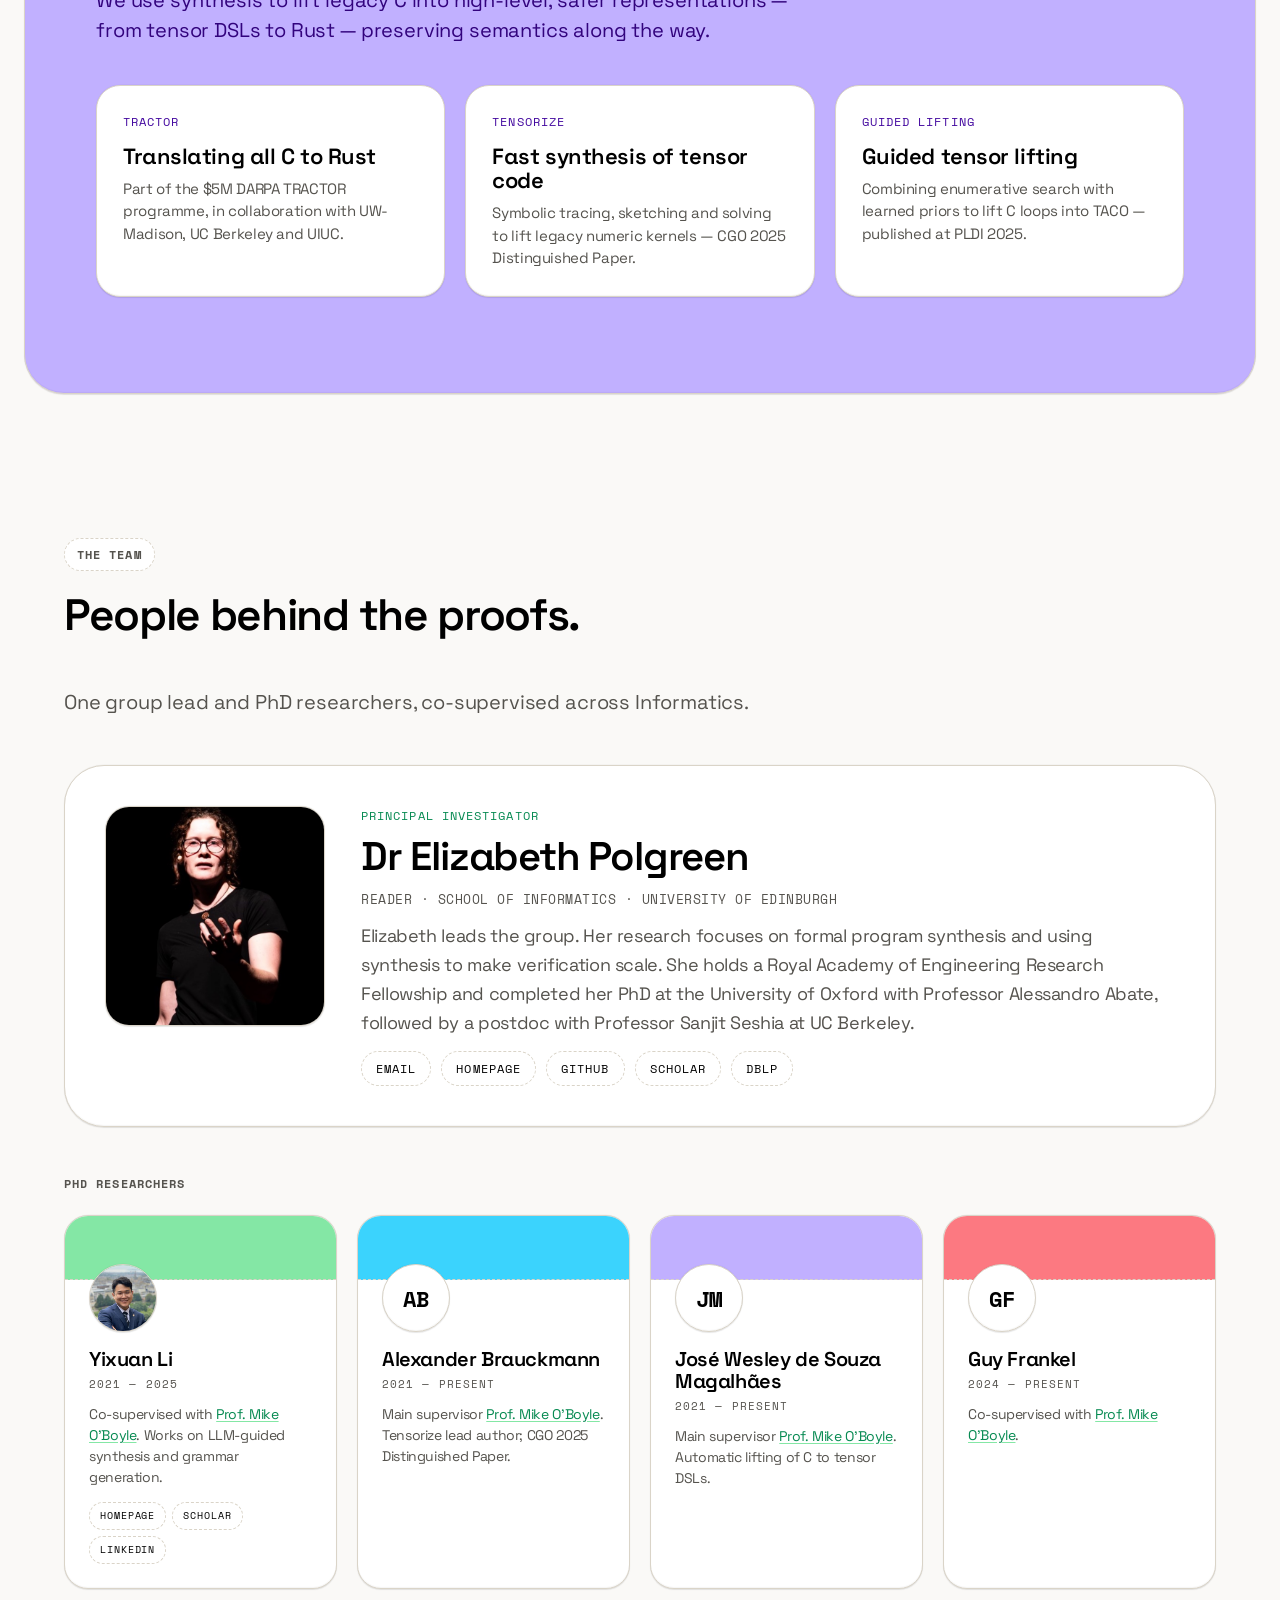
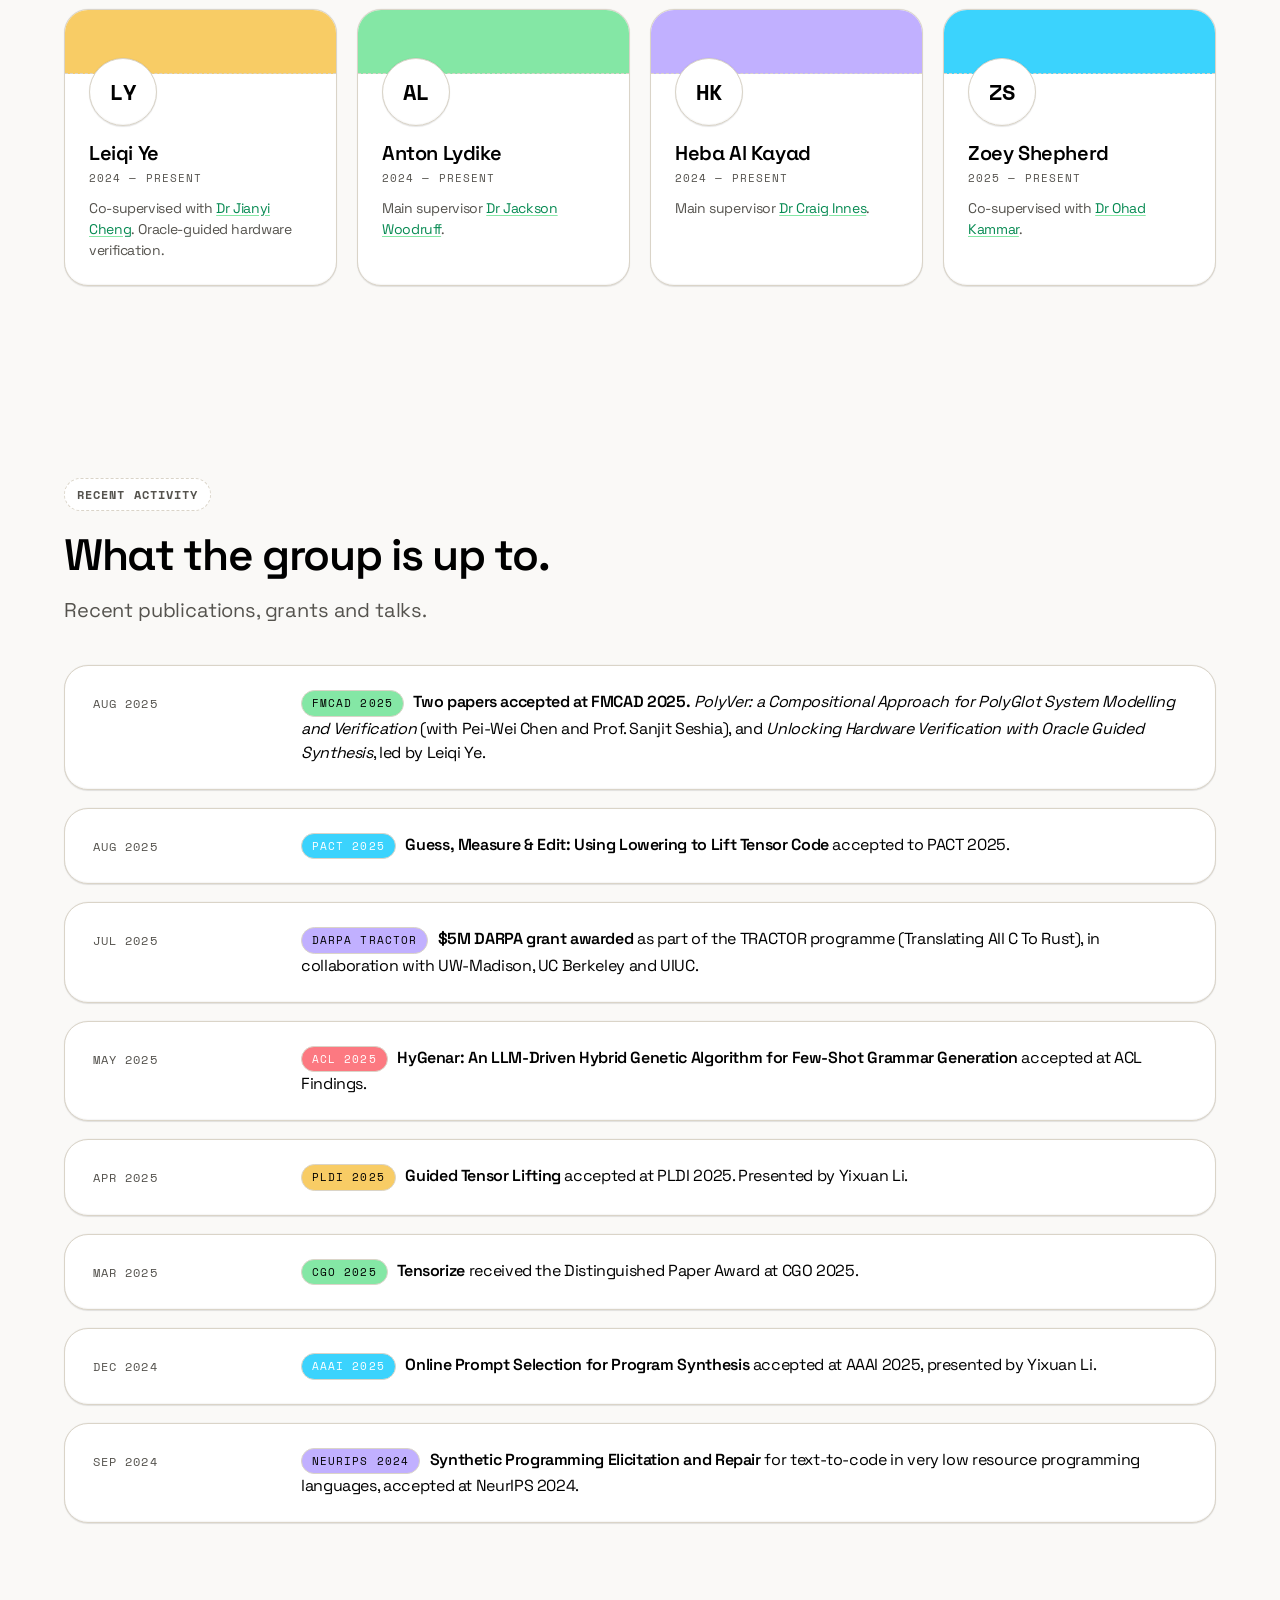
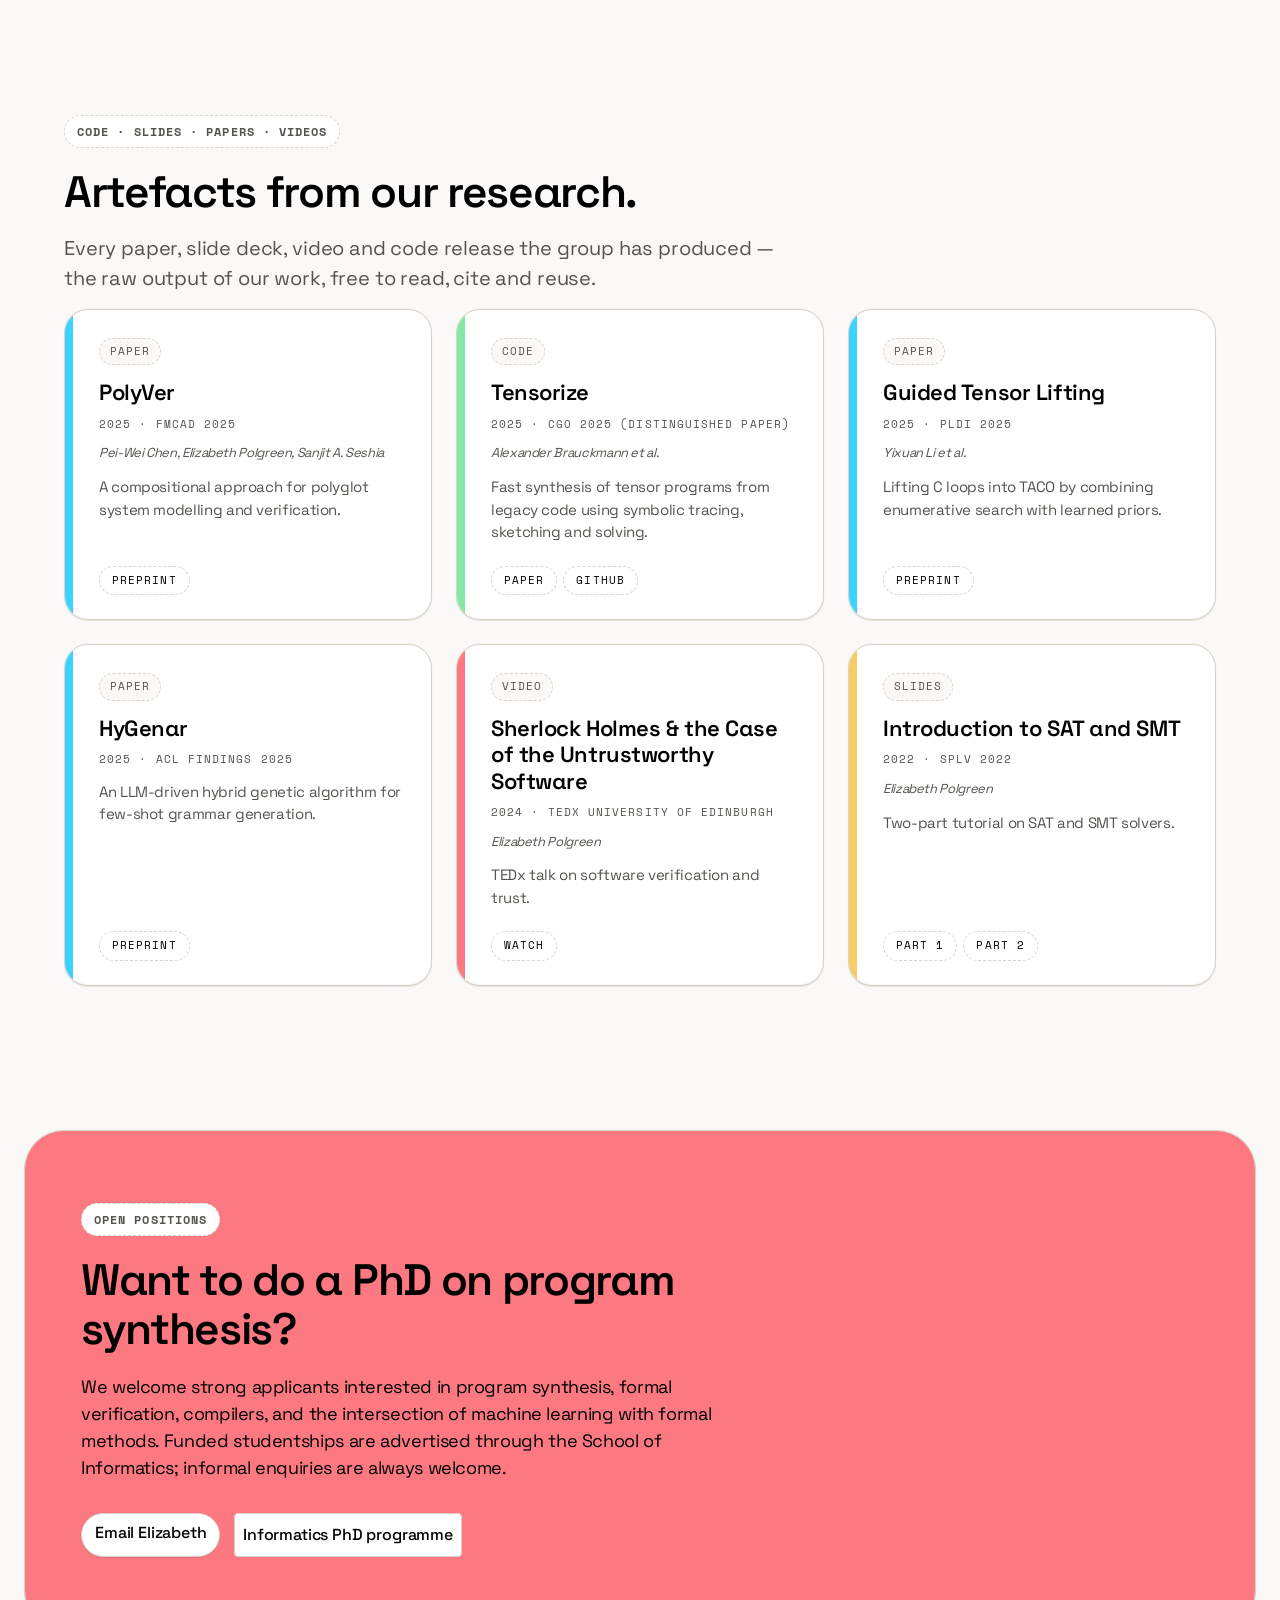
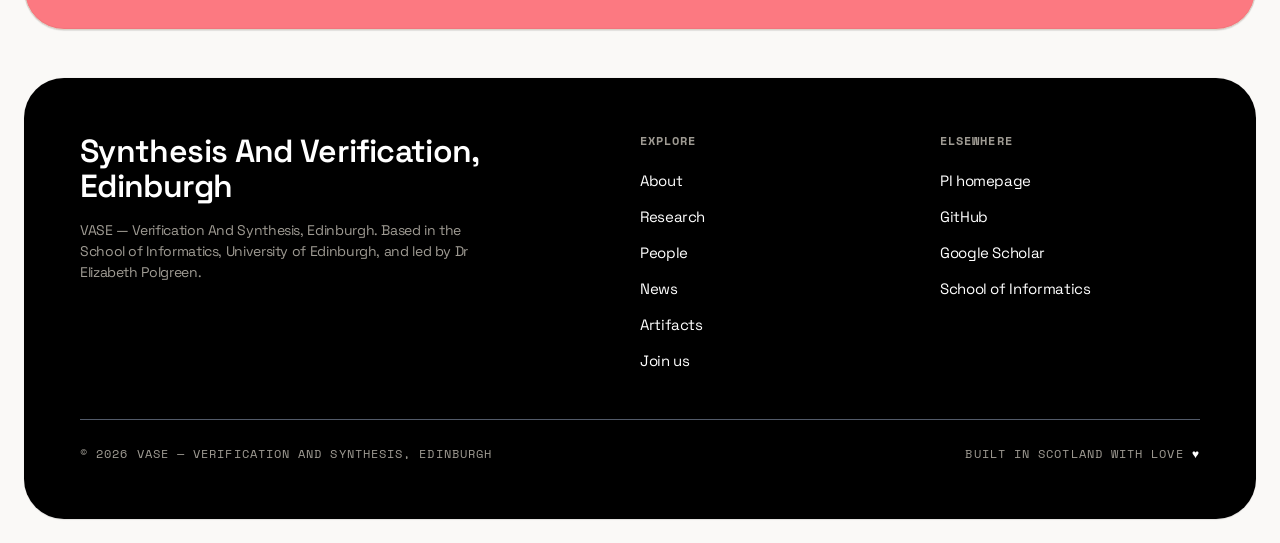
==== commit f912b45f: "Moved artefacts to main page It was weird having one button on the navbar point somewhere completely" ====
--- a/index.html
+++ b/index.html
@@ -1,21 +1,20 @@
 <!doctype html>
 <html lang="en">
+
   <head>
     <meta charset="utf-8" />
     <meta name="viewport" content="width=device-width, initial-scale=1" />
     <title>VASE — Verification And Synthesis, Edinburgh</title>
-    <meta
-      name="description"
-      content="VASE — Verification And Synthesis, Edinburgh. A research group at the University of Edinburgh led by Dr Elizabeth Polgreen, working on formal program synthesis and automated verification."
-    />
+    <meta name="description"
+      content="VASE — Verification And Synthesis, Edinburgh. A research group at the University of Edinburgh led by Dr Elizabeth Polgreen, working on formal program synthesis and automated verification." />
     <link rel="preconnect" href="https://fonts.googleapis.com" />
     <link rel="preconnect" href="https://fonts.gstatic.com" crossorigin />
     <link
       href="https://fonts.googleapis.com/css2?family=Space+Grotesk:wght@400;500;600;700&family=Space+Mono:wght@400;700&display=swap"
-      rel="stylesheet"
-    />
+      rel="stylesheet" />
     <link rel="stylesheet" href="styles.css" />
   </head>
+
   <body>
     <!--
       ============================================================
@@ -24,7 +23,7 @@
         config.js    — site meta, about, research, join, footer
         people.js    — PI and PhD students
         news.js      — news feed
-        artifacts.js — papers, code, slides, videos
+        artefacts.js — papers, code, slides, videos
       Edit those, not this file, when updating content.
       ============================================================
     -->
@@ -41,7 +40,7 @@
           <li><a href="#research">Research</a></li>
           <li><a href="#people">People</a></li>
           <li><a href="#news">News</a></li>
-          <li><a href="artifacts.html">Artifacts</a></li>
+          <li><a href="#artefacts">Artefacts</a></li>
           <li><a href="#join">Join us</a></li>
         </ul>
       </div>
@@ -54,8 +53,10 @@
         <h1 class="display-hero" id="hero-headline"></h1>
         <p class="lede hero__sub" id="hero-subhead"></p>
         <div class="hero__ctas">
-          <a class="btn" href="#research"><span class="btn__label" data-label="Explore our research">Explore our research</span></a>
-          <a class="btn btn--ghost" href="#join"><span class="btn__label" data-label="PhD opportunities">PhD opportunities</span></a>
+          <a class="btn" href="#research"><span class="btn__label" data-label="Explore our research">Explore our
+              research</span></a>
+          <a class="btn btn--ghost" href="#join"><span class="btn__label" data-label="PhD opportunities">PhD
+              opportunities</span></a>
         </div>
         <div class="hero__meta" id="hero-stats"></div>
       </div>
@@ -67,11 +68,7 @@
         <div class="about__grid">
           <div>
             <span class="eyebrow">About the group</span>
-            <h2
-              class="section-heading"
-              id="about-heading"
-              style="margin-top: 20px;"
-            ></h2>
+            <h2 class="section-heading" id="about-heading" style="margin-top: 20px;"></h2>
           </div>
           <div id="about-body"></div>
         </div>
@@ -104,26 +101,17 @@
           <div>
             <div class="lead-card__role" id="lead-role"></div>
             <h3 id="lead-name"></h3>
-            <p
-              class="mono"
-              id="lead-title"
-              style="font-size: 13px; letter-spacing: 0.5px; text-transform: uppercase;"
-            ></p>
+            <p class="mono" id="lead-title" style="font-size: 13px; letter-spacing: 0.5px; text-transform: uppercase;">
+            </p>
             <p id="lead-bio"></p>
             <div class="lead-card__links" id="lead-links"></div>
           </div>
         </article>
 
-        <h3
-          id="students"
-          class="feature-title"
-          style="margin: 32px 0 20px; scroll-margin-top: 100px;"
-        >
-          <span
-            class="mono"
-            style="color: var(--warm-charcoal); font-size: 12px; text-transform: uppercase; letter-spacing: 1.08px;"
-            >PhD researchers</span
-          >
+        <h3 id="students" class="feature-title" style="margin: 32px 0 20px; scroll-margin-top: 100px;">
+          <span class="mono"
+            style="color: var(--warm-charcoal); font-size: 12px; text-transform: uppercase; letter-spacing: 1.08px;">PhD
+            researchers</span>
         </h3>
         <div class="students-grid" id="students-mount"></div>
       </div>
@@ -143,14 +131,25 @@
       </div>
     </section>
 
+  <!-- ARTEFACTS -->
+  <section id="artefacts">
+    <div class="container">
+      <span class="eyebrow">Code · Slides · Papers · Videos</span>
+      <h2 class="section-heading" style="margin-top: 20px;">
+        Artefacts from our research.
+      </h2>
+      <p class="lede">
+        Every paper, slide deck, video and code release the group has
+        produced — the raw output of our work, free to read, cite and reuse.
+      </p>
+      <div class="artefact-grid" id="artefacts-mount"></div>
+    </div>
+  </section>
+
     <!-- JOIN -->
     <section class="join" id="join">
       <span class="eyebrow">Open positions</span>
-      <h2
-        class="section-heading"
-        id="join-heading"
-        style="margin-top: 20px;"
-      ></h2>
+      <h2 class="section-heading" id="join-heading" style="margin-top: 20px;"></h2>
       <p id="join-body"></p>
       <div class="hero__ctas" id="join-ctas"></div>
     </section>
@@ -174,7 +173,7 @@
     <script src="config.js"></script>
     <script src="people.js"></script>
     <script src="news.js"></script>
-    <script src="artifacts.js"></script>
+    <script src="artefacts.js"></script>
     <script src="render.js"></script>
   </body>
-</html>
+</html>
--- a/styles.css
+++ b/styles.css
@@ -436,7 +436,7 @@
   margin-bottom: 16px;
 }
 
-.about p + p {
+.about p+p {
   color: var(--warm-charcoal);
 }
 
@@ -671,11 +671,25 @@
   border-bottom: 1px dashed var(--oat);
 }
 
-.student-card--matcha::before { background: var(--matcha-300); }
-.student-card--slushie::before { background: var(--slushie-500); }
-.student-card--ube::before { background: var(--ube-300); }
-.student-card--pom::before { background: var(--pom-400); }
-.student-card--lemon::before { background: var(--lemon-400); }
+.student-card--matcha::before {
+  background: var(--matcha-300);
+}
+
+.student-card--slushie::before {
+  background: var(--slushie-500);
+}
+
+.student-card--ube::before {
+  background: var(--ube-300);
+}
+
+.student-card--pom::before {
+  background: var(--pom-400);
+}
+
+.student-card--lemon::before {
+  background: var(--lemon-400);
+}
 
 .student-card__avatar {
   position: relative;
@@ -721,7 +735,7 @@
 .student-card__sup a,
 .lead-card p a,
 .about p a,
-.artifact-card__desc a {
+.artefact-card__desc a {
   color: var(--matcha-600);
   text-decoration: underline;
   text-decoration-color: var(--matcha-300);
@@ -731,7 +745,7 @@
 .student-card__sup a:hover,
 .lead-card p a:hover,
 .about p a:hover,
-.artifact-card__desc a:hover {
+.artefact-card__desc a:hover {
   color: var(--ube-800);
   text-decoration-color: var(--ube-300);
 }
@@ -756,15 +770,15 @@
   letter-spacing: 0.9px;
 }
 
-/* ------------------ Artifacts ------------------ */
-.artifact-grid {
+/* ------------------ artefacts ------------------ */
+.artefact-grid {
   display: grid;
   grid-template-columns: repeat(3, 1fr);
   gap: 24px;
   margin-top: 16px;
 }
 
-.artifact-card {
+.artefact-card {
   position: relative;
   background: var(--white);
   border: 1px solid var(--oat);
@@ -778,12 +792,12 @@
   transition: transform 220ms ease, background-color 220ms ease;
 }
 
-.artifact-card:hover {
+.artefact-card:hover {
   transform: translateY(-4px);
   box-shadow: var(--card-shadow);
 }
 
-.artifact-card::before {
+.artefact-card::before {
   content: "";
   position: absolute;
   top: 0;
@@ -793,13 +807,27 @@
   background: var(--matcha-300);
 }
 
-.artifact-card--matcha::before { background: var(--matcha-300); }
-.artifact-card--slushie::before { background: var(--slushie-500); }
-.artifact-card--ube::before { background: var(--ube-300); }
-.artifact-card--pom::before { background: var(--pom-400); }
-.artifact-card--lemon::before { background: var(--lemon-400); }
-
-.artifact-card__kind {
+.artefact-card--matcha::before {
+  background: var(--matcha-300);
+}
+
+.artefact-card--slushie::before {
+  background: var(--slushie-500);
+}
+
+.artefact-card--ube::before {
+  background: var(--ube-300);
+}
+
+.artefact-card--pom::before {
+  background: var(--pom-400);
+}
+
+.artefact-card--lemon::before {
+  background: var(--lemon-400);
+}
+
+.artefact-card__kind {
   font-family: "Space Mono", monospace;
   font-size: 11px;
   text-transform: uppercase;
@@ -814,14 +842,14 @@
   margin-bottom: 4px;
 }
 
-.artifact-card__title {
+.artefact-card__title {
   font-size: 22px;
   font-weight: 600;
   letter-spacing: -0.44px;
   line-height: 1.2;
 }
 
-.artifact-card__meta {
+.artefact-card__meta {
   font-family: "Space Mono", monospace;
   font-size: 11px;
   text-transform: uppercase;
@@ -829,20 +857,20 @@
   color: var(--warm-charcoal);
 }
 
-.artifact-card__authors {
+.artefact-card__authors {
   font-size: 13px;
   color: var(--warm-charcoal);
   font-style: italic;
 }
 
-.artifact-card__desc {
+.artefact-card__desc {
   font-size: 15px;
   line-height: 1.5;
   color: var(--warm-charcoal);
   margin-top: 2px;
 }
 
-.artifact-card__links {
+.artefact-card__links {
   display: flex;
   flex-wrap: wrap;
   gap: 6px;
@@ -850,16 +878,21 @@
   padding-top: 12px;
 }
 
-.artifact-card__links .pill-link {
+.artefact-card__links .pill-link {
   padding: 5px 12px;
   font-size: 11px;
 }
 
 @media (max-width: 991px) {
-  .artifact-grid { grid-template-columns: repeat(2, 1fr); }
-}
+  .artefact-grid {
+    grid-template-columns: repeat(2, 1fr);
+  }
+}
+
 @media (max-width: 599px) {
-  .artifact-grid { grid-template-columns: 1fr; }
+  .artefact-grid {
+    grid-template-columns: 1fr;
+  }
 }
 
 /* ------------------ Publications / News ------------------ */
@@ -916,10 +949,23 @@
   background: var(--lemon-400);
 }
 
-.tag--matcha { background: var(--matcha-300); }
-.tag--slushie { background: var(--slushie-500); color: var(--white); }
-.tag--ube { background: var(--ube-300); }
-.tag--pom { background: var(--pom-400); color: var(--white); }
+.tag--matcha {
+  background: var(--matcha-300);
+}
+
+.tag--slushie {
+  background: var(--slushie-500);
+  color: var(--white);
+}
+
+.tag--ube {
+  background: var(--ube-300);
+}
+
+.tag--pom {
+  background: var(--pom-400);
+  color: var(--white);
+}
 
 /* ------------------ Join ------------------ */
 .join {
@@ -1010,16 +1056,20 @@
 
 /* ------------------ Responsive ------------------ */
 @media (max-width: 991px) {
+
   .hero__meta,
   .topic-grid {
     grid-template-columns: repeat(2, 1fr);
   }
+
   .students-grid {
     grid-template-columns: repeat(3, 1fr);
   }
+
   .about__grid {
     grid-template-columns: 1fr;
   }
+
   .footer__inner {
     grid-template-columns: 1fr 1fr;
   }
@@ -1029,42 +1079,52 @@
   section {
     padding: 64px 0;
   }
+
   .nav__links {
     display: none;
   }
+
   .colorblock {
     margin: 32px 16px;
     border-radius: 32px;
   }
+
   .colorblock .container {
     padding: 0 28px;
   }
+
   .lead-card {
     grid-template-columns: 1fr;
     padding: 28px;
   }
+
   .lead-card__photo {
     width: 160px;
     height: 160px;
   }
+
   .students-grid,
   .topic-grid,
   .hero__meta {
     grid-template-columns: 1fr 1fr;
   }
+
   .news-item {
     grid-template-columns: 1fr;
     gap: 10px;
   }
+
   .join,
   .footer {
     margin: 32px 16px;
     padding: 40px 28px;
     border-radius: 32px;
   }
+
   .footer__inner {
     grid-template-columns: 1fr;
   }
+
   .footer__bottom {
     flex-direction: column;
     gap: 8px;
@@ -1072,9 +1132,10 @@
 }
 
 @media (max-width: 479px) {
+
   .students-grid,
   .topic-grid,
   .hero__meta {
     grid-template-columns: 1fr;
   }
-}
+}
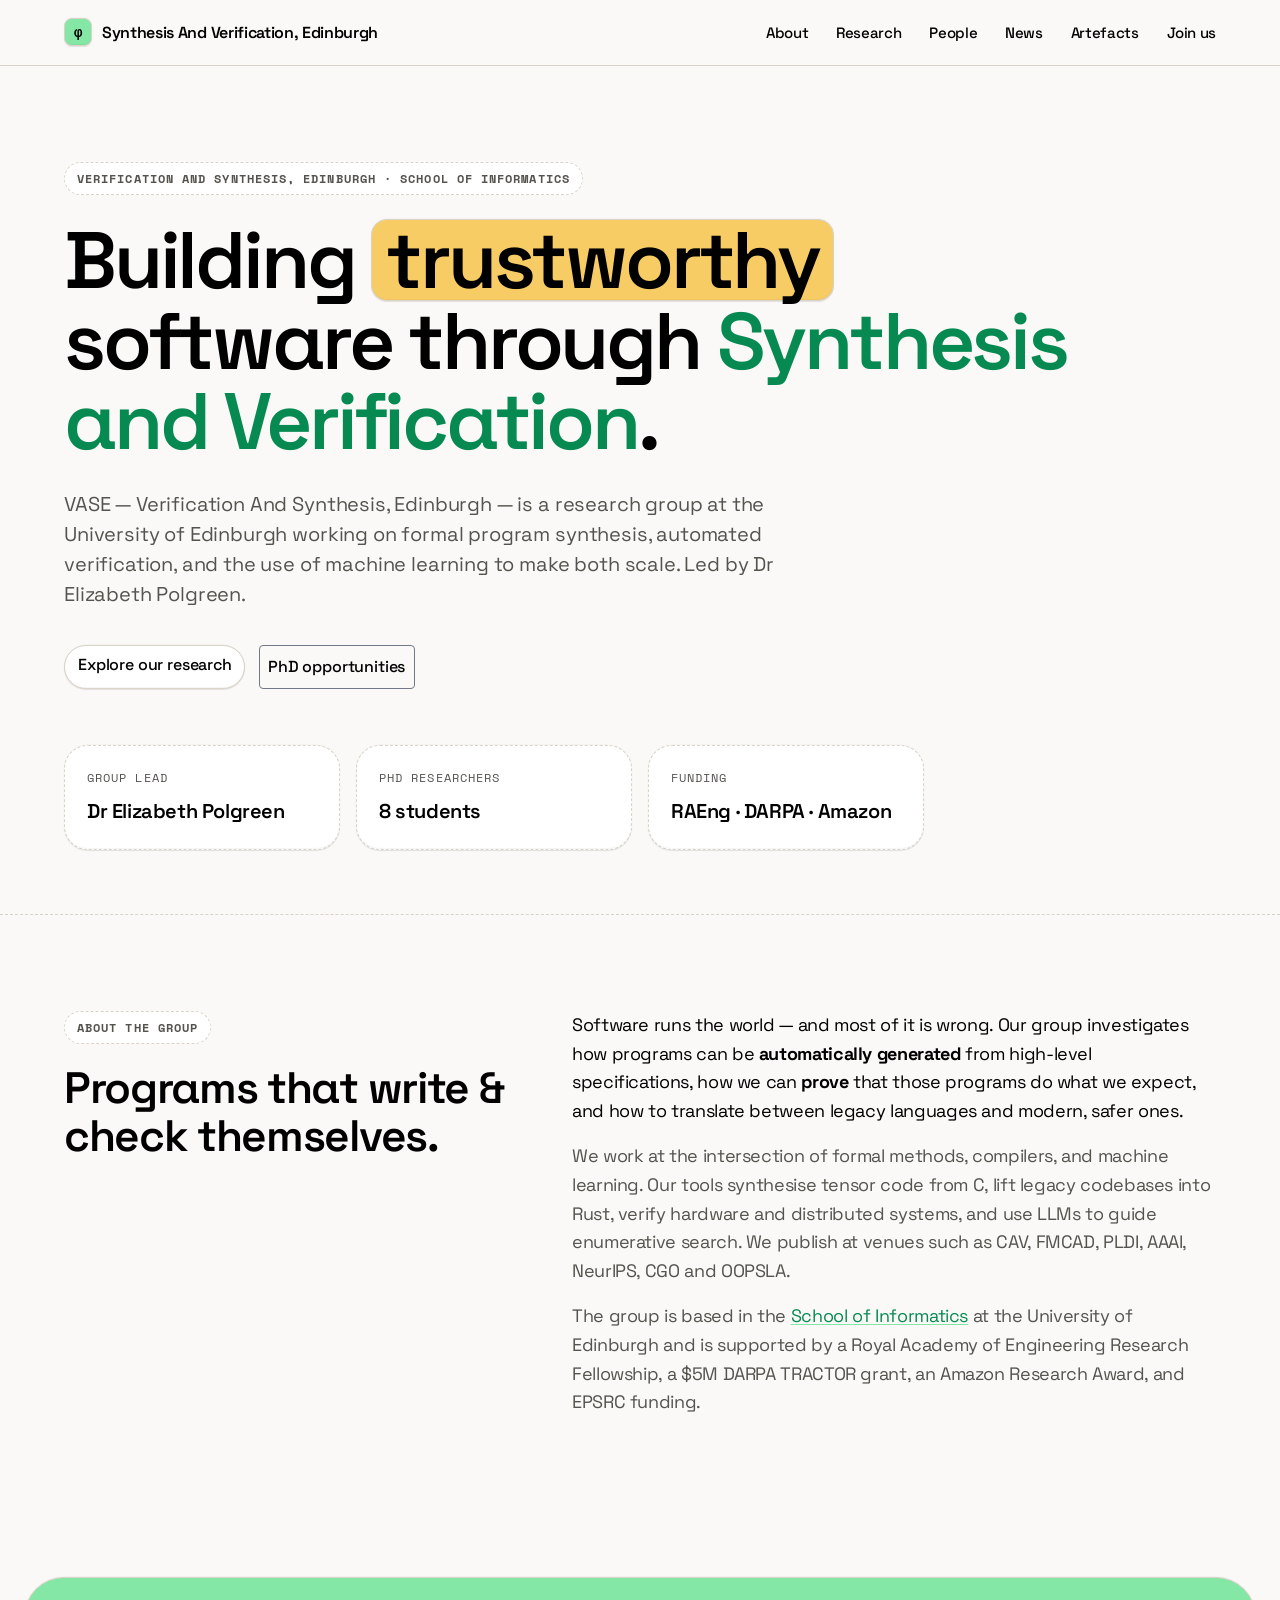
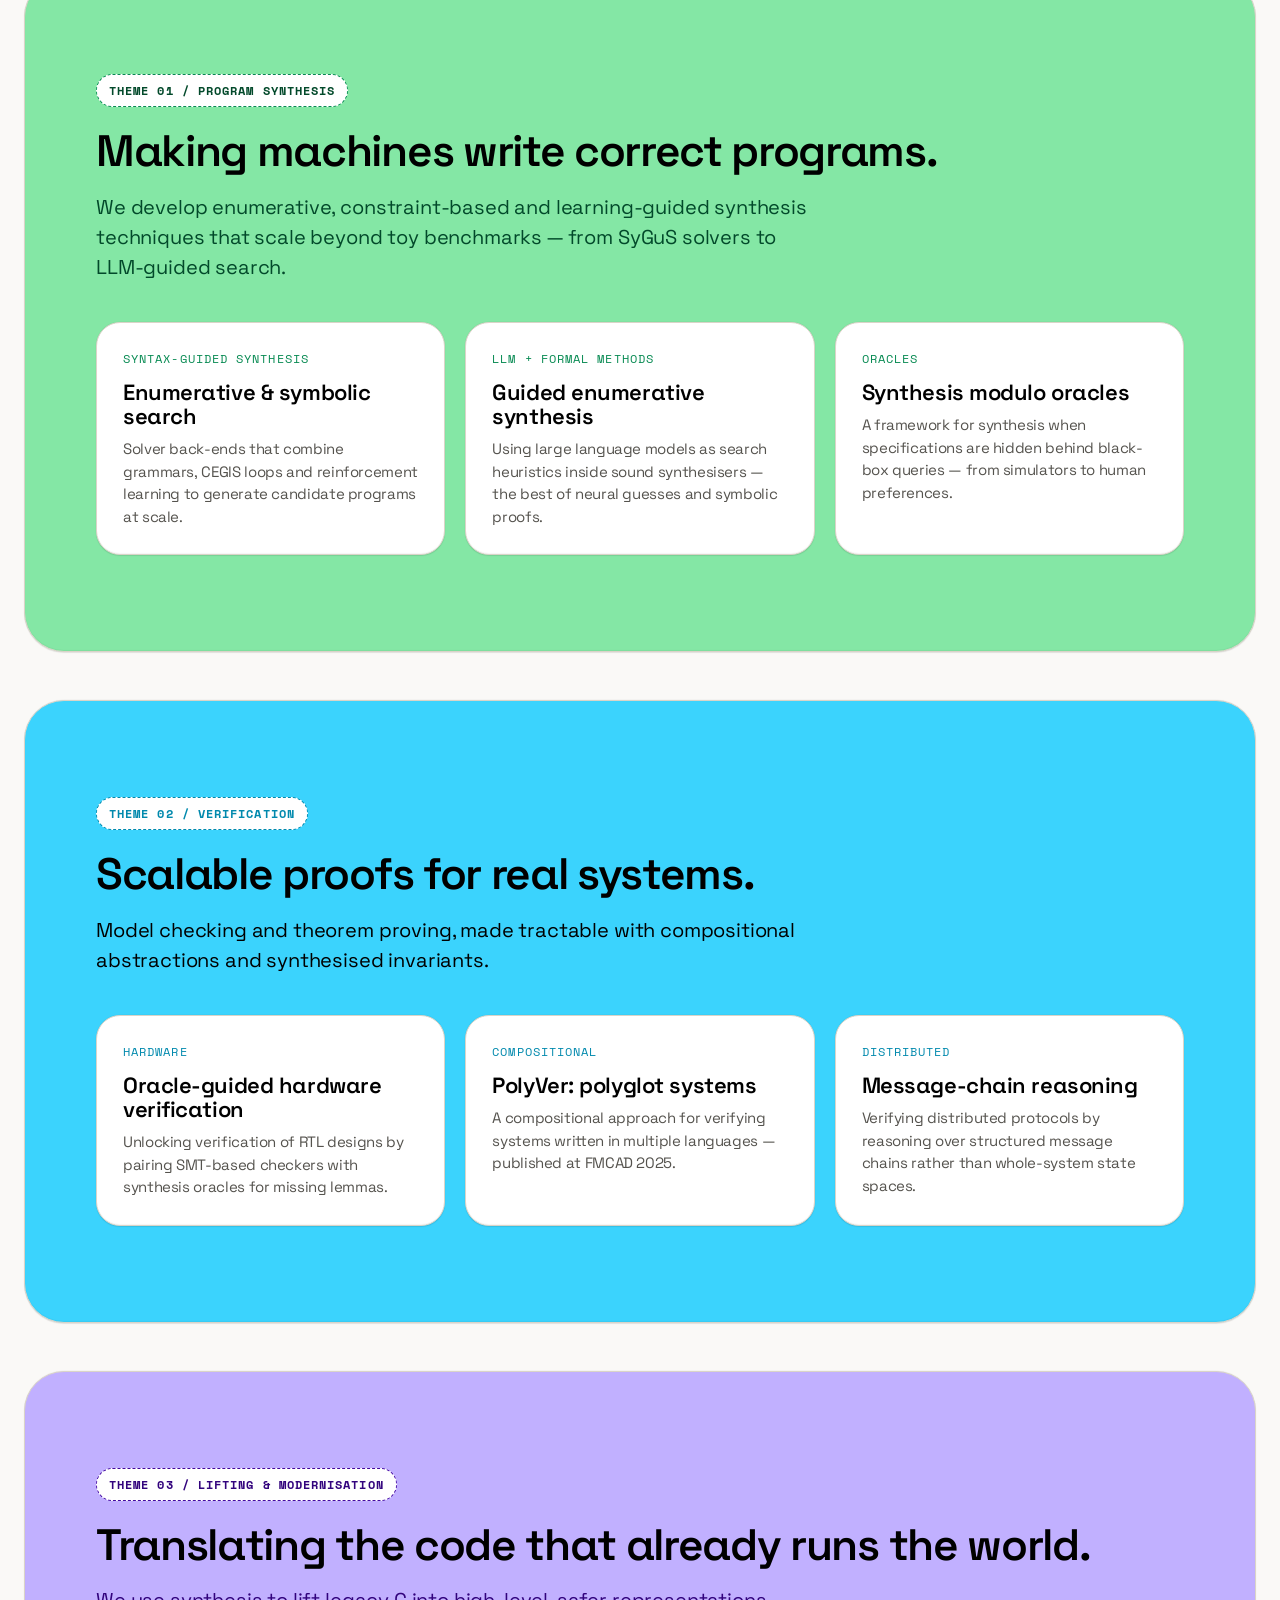
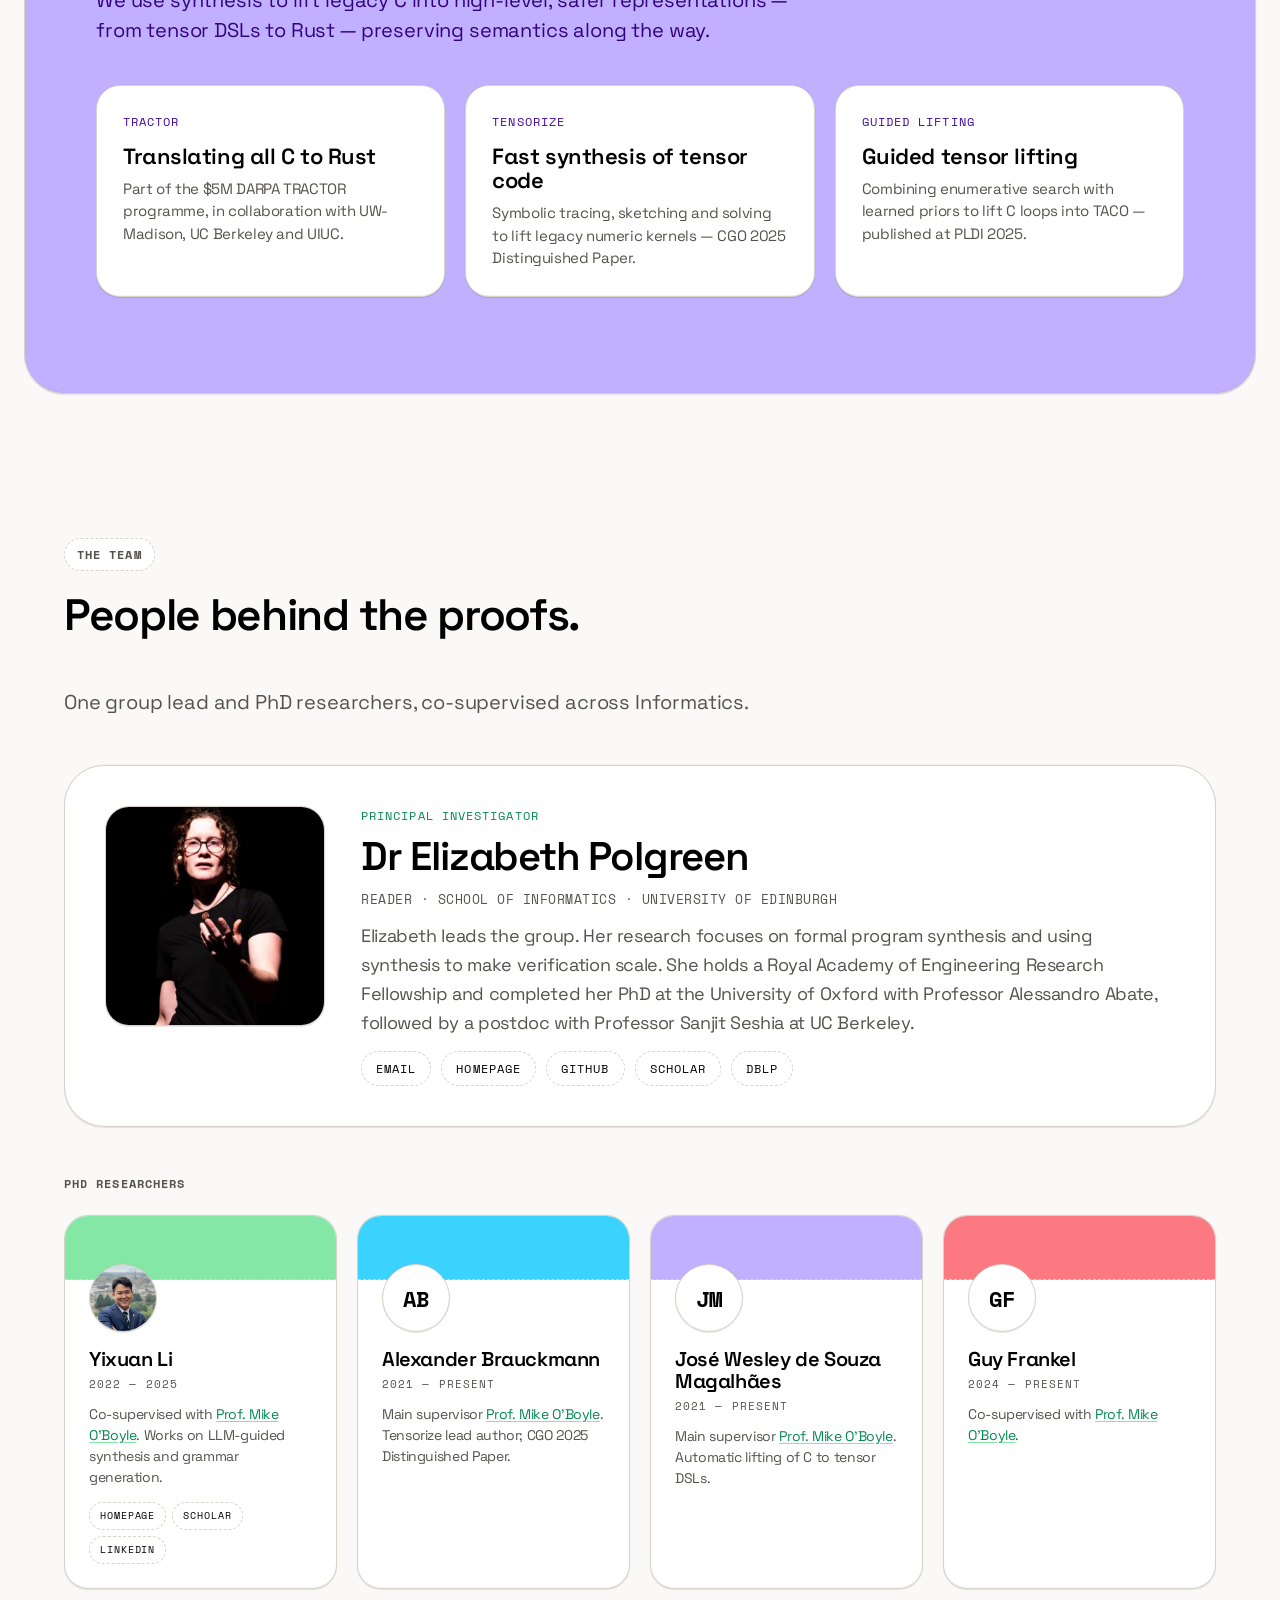
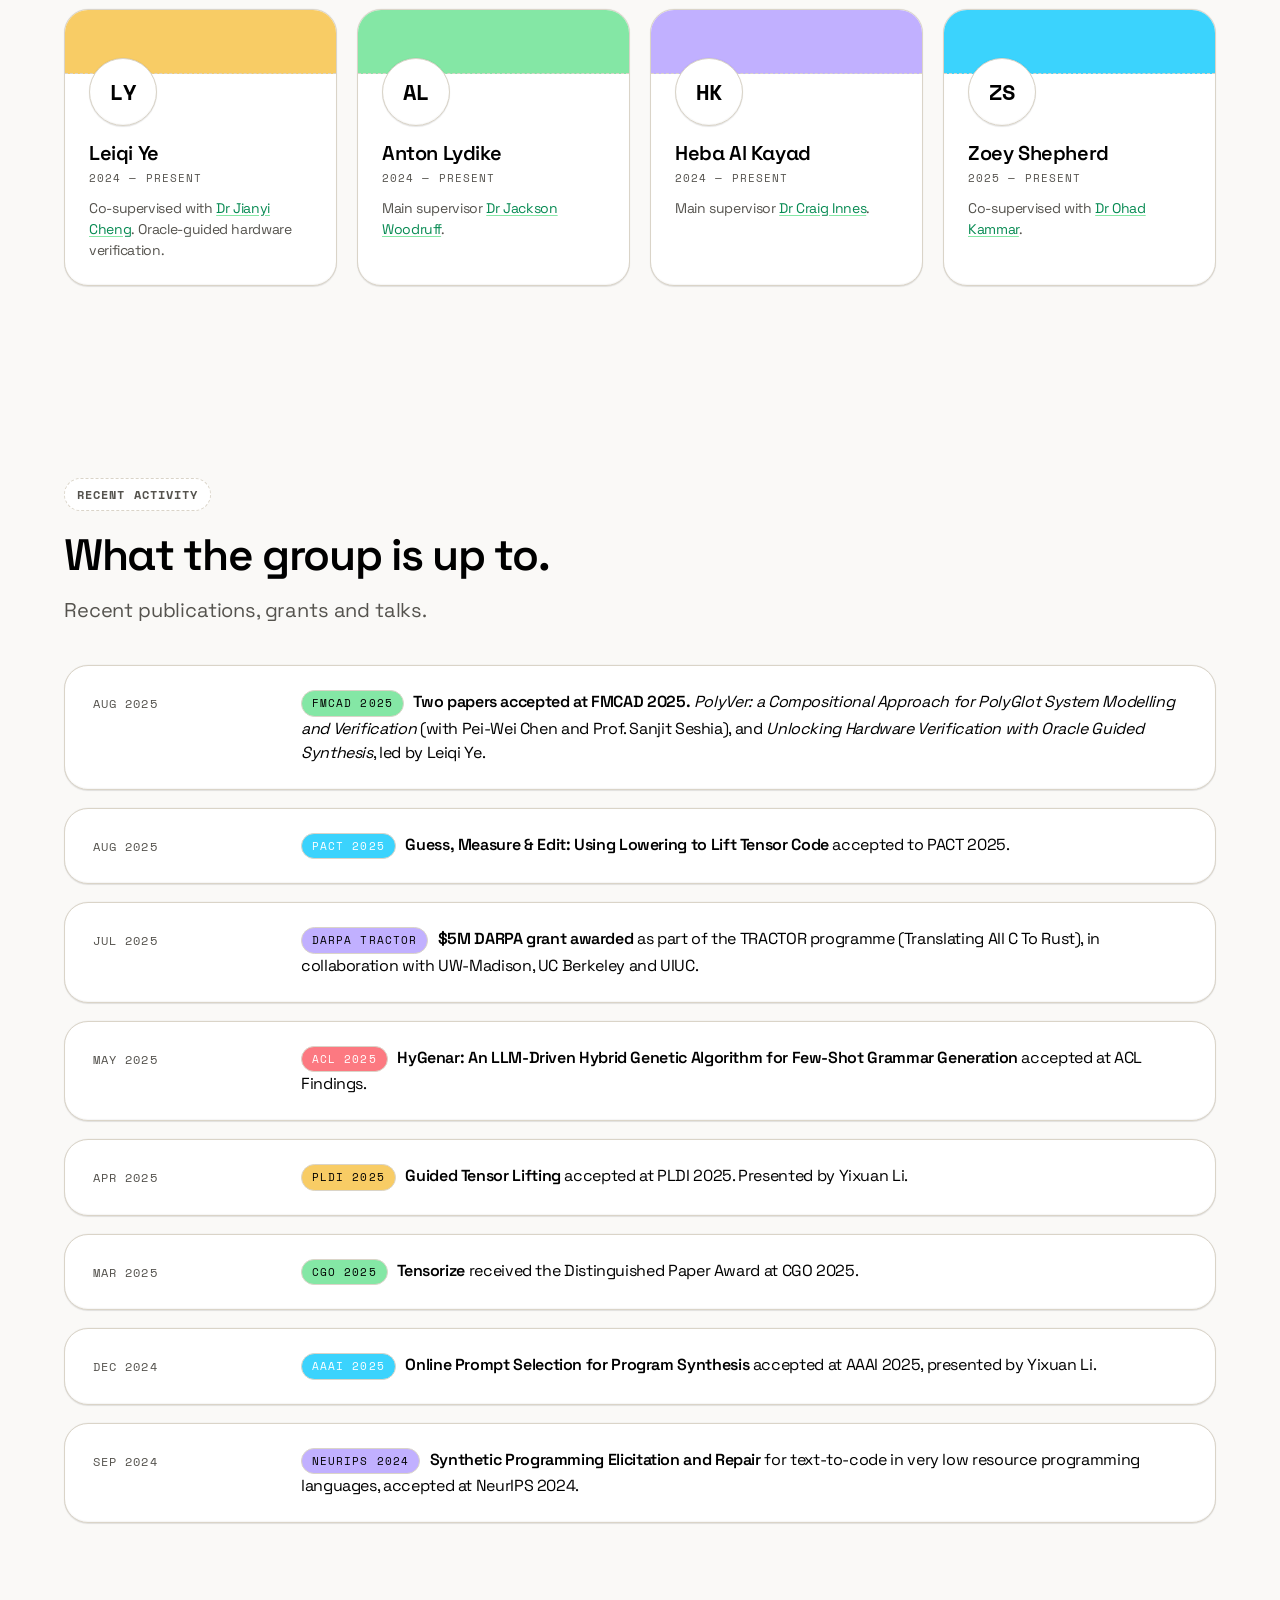
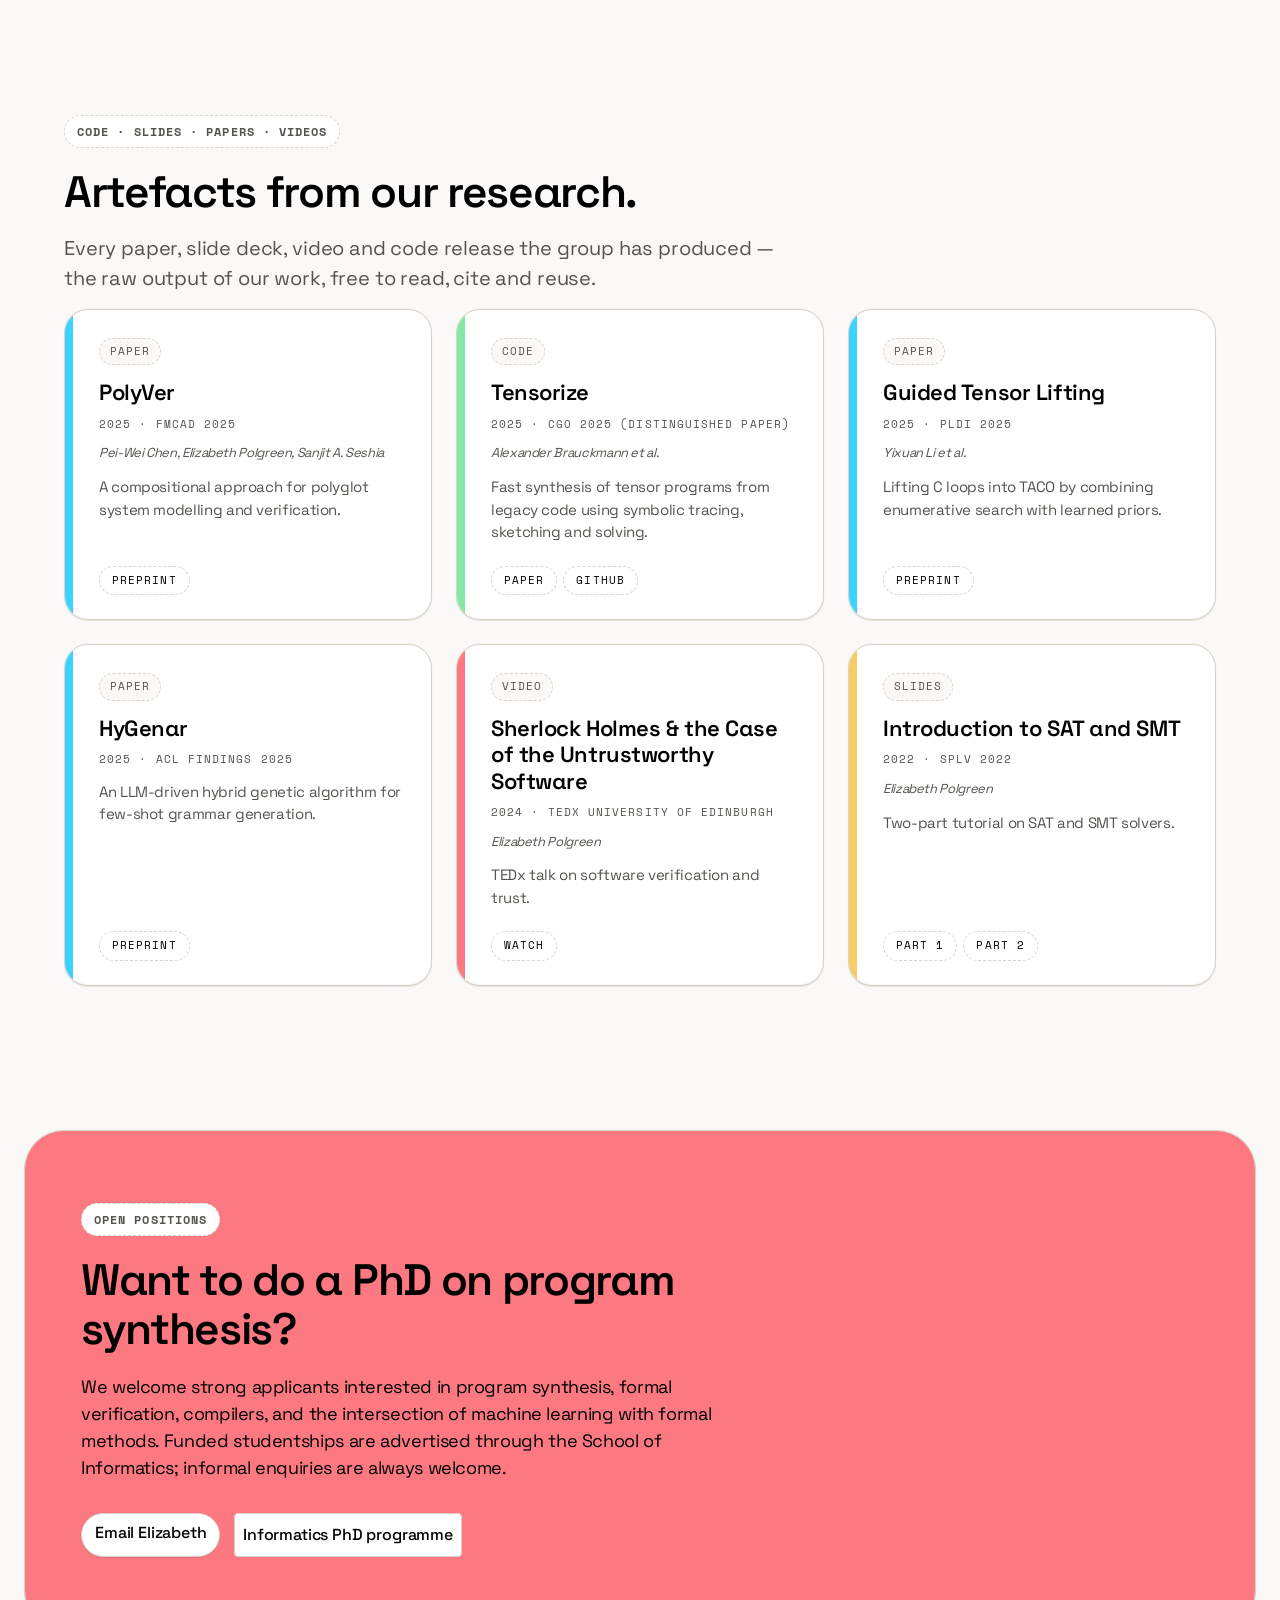
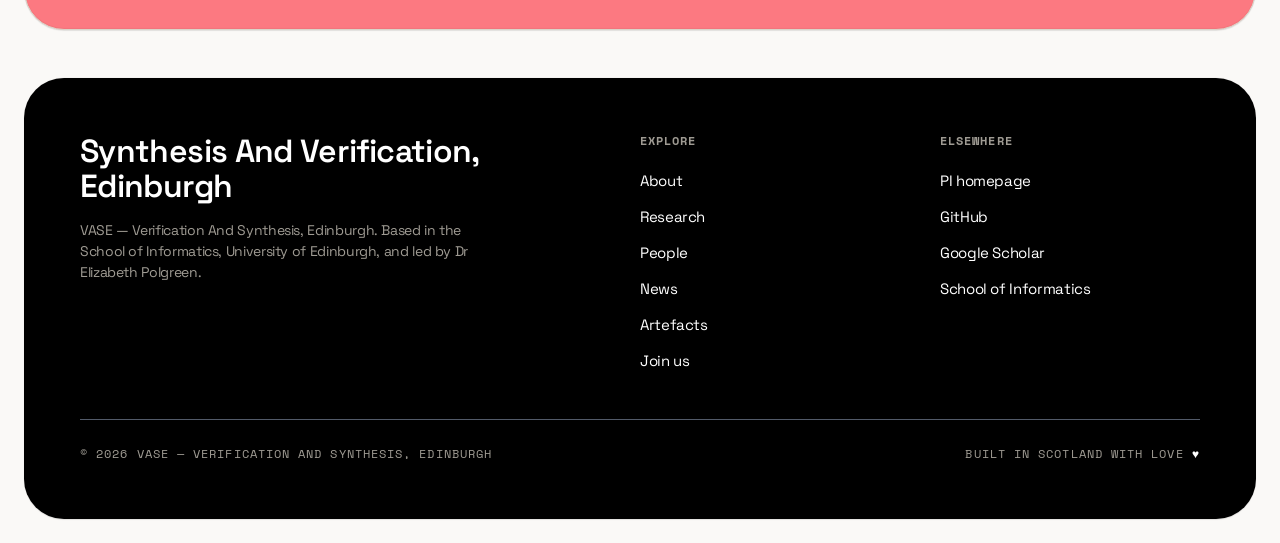
==== commit 3910c907: "Every config.js reference has been replaced with the appropriate per-section file." ====
--- a/index.html
+++ b/index.html
@@ -20,7 +20,11 @@
       ============================================================
       This file is a STRUCTURAL SHELL ONLY.
       Editable content lives in the data files:
-        config.js    — site meta, about, research, join, footer
+        site-meta.js — site meta / hero
+        about.js     — about section paragraphs
+        research.js  — research themes and topic cards
+        join.js      — "Join us" CTA section
+        footer.js    — footer blurb, columns, copyright
         people.js    — PI and PhD students
         news.js      — news feed
         artefacts.js — papers, code, slides, videos
@@ -170,7 +174,11 @@
     </footer>
 
     <!-- data & rendering -->
-    <script src="config.js"></script>
+    <script src="site-meta.js"></script>
+    <script src="about.js"></script>
+    <script src="research.js"></script>
+    <script src="join.js"></script>
+    <script src="footer.js"></script>
     <script src="people.js"></script>
     <script src="news.js"></script>
     <script src="artefacts.js"></script>
--- a/styles.css
+++ b/styles.css
@@ -294,7 +294,7 @@
   background: var(--ube-800);
   color: var(--white);
   border-color: var(--ube-800);
-  transform: rotateZ(-4deg) translateY(-2px);
+  /* transform: rotateZ(-4deg) translateY(-2px); */
   box-shadow: var(--card-shadow);
 }
 
@@ -316,7 +316,7 @@
   background: var(--pom-400);
   color: var(--white);
   border-color: var(--pom-400);
-  transform: rotateZ(-4deg) translateY(-2px);
+  /* transform: rotateZ(-4deg) translateY(-2px); */
   box-shadow: var(--card-shadow);
 }
 
@@ -398,11 +398,14 @@
 }
 
 .meta-card:hover {
+  transform: translateY(-4px);
+  box-shadow: var(--card-shadow);
+}
+
+a.meta-card:hover {
   background: var(--lemon-400);
   border-style: solid;
   border-color: var(--lemon-700);
-  transform: translateY(-4px);
-  box-shadow: var(--card-shadow);
 }
 
 .meta-card__label {
